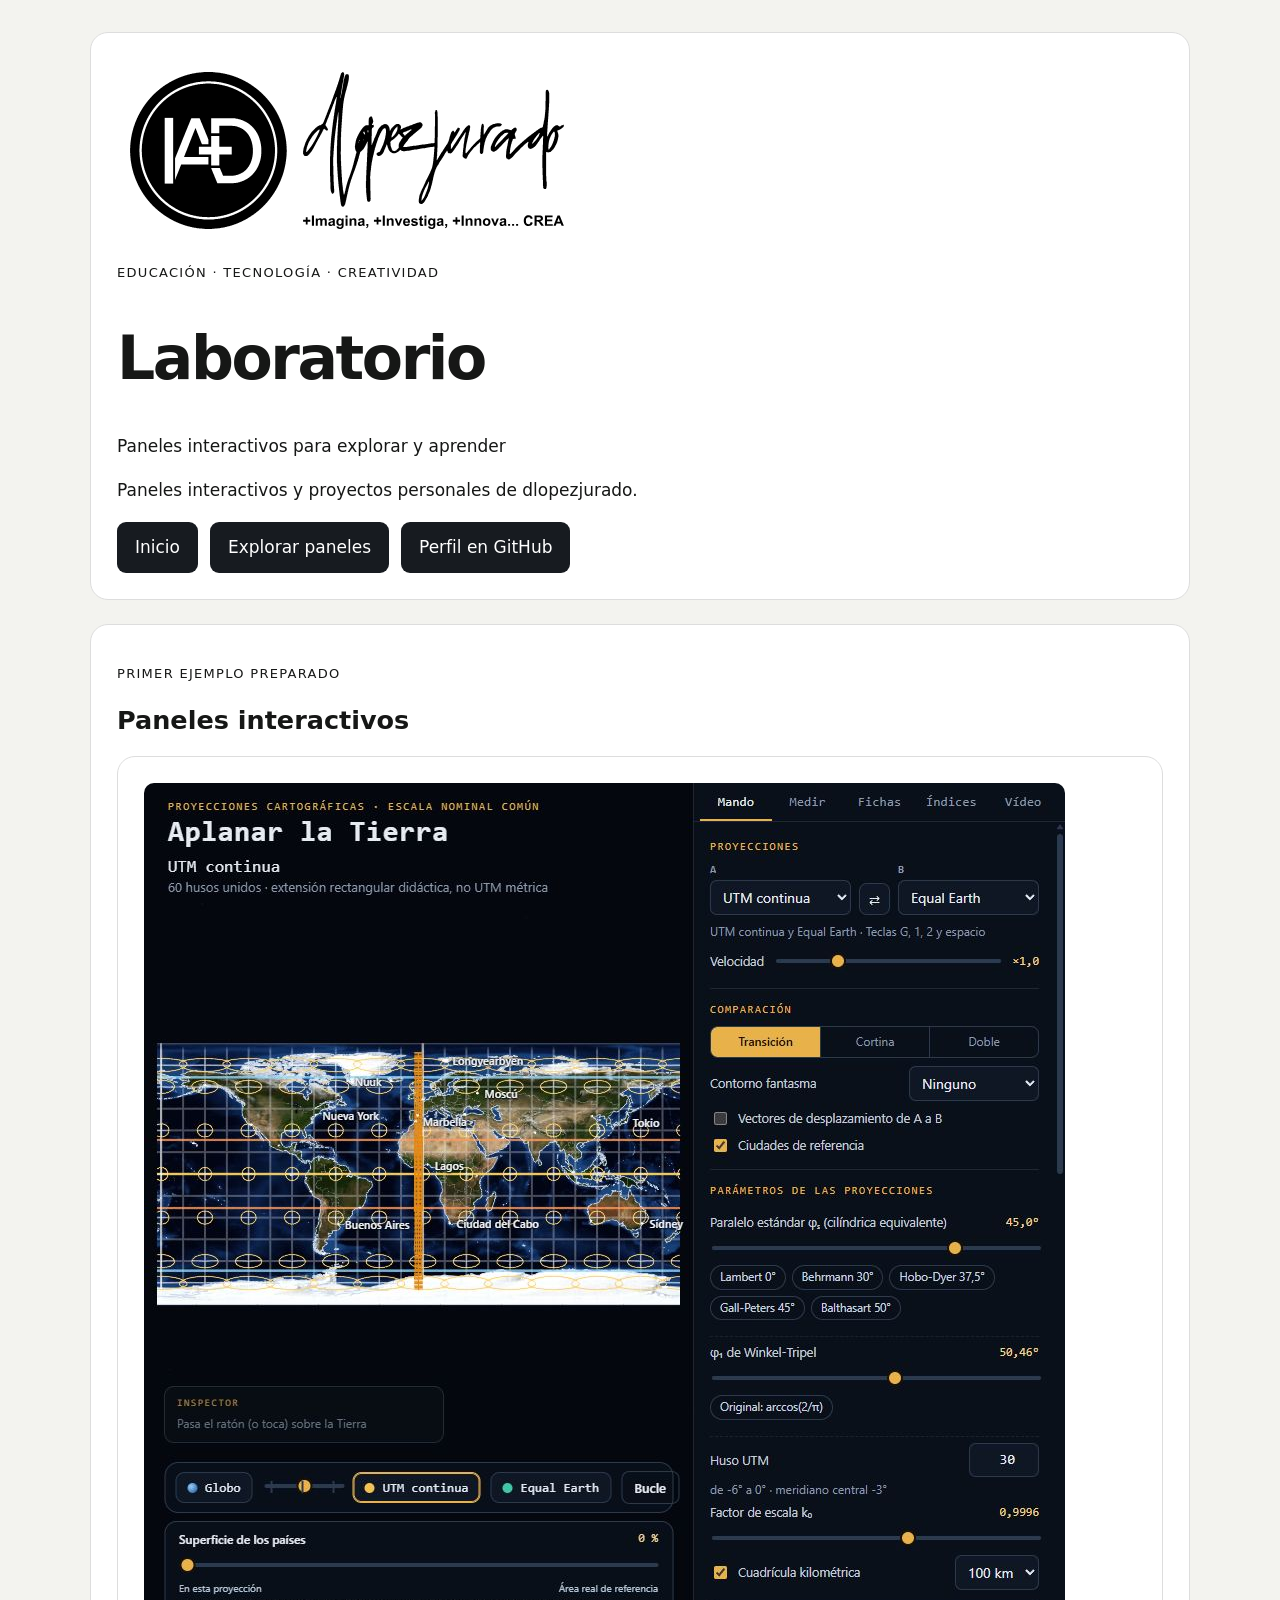
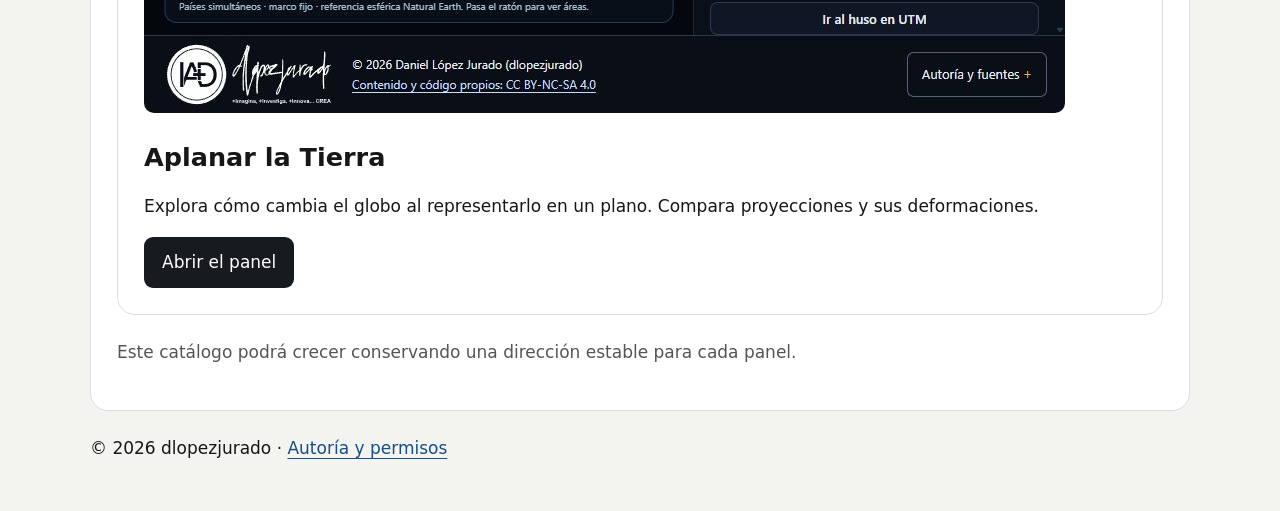
==== paneles/index.html @ 731b53e2 "Estreno de portada B, Laboratorio y Aplanar V2.1" ====
<!doctype html><html lang="es"><head><meta charset="utf-8"><meta name="viewport" content="width=device-width,initial-scale=1"><title>Laboratorio · dlopezjurado</title><style>body{margin:0;background:#f3f3ef;color:#161716;font:17px/1.6 system-ui,sans-serif}main{max-width:1100px;margin:auto;padding:32px 22px}header,section,article{background:white;border:1px solid #ddd;border-radius:18px;padding:26px;margin-bottom:24px}h1,h2{line-height:1.15}h1{font-size:clamp(32px,5vw,60px);letter-spacing:-.04em}a{color:#174e86;text-underline-offset:4px}nav{display:flex;gap:12px;flex-wrap:wrap}nav a,.button{display:inline-block;padding:12px 18px;background:#171b20;color:white;border-radius:9px;text-decoration:none}img{max-width:100%;height:auto}.brand{width:460px;max-width:90%}.eyebrow{font-size:13px;letter-spacing:.1em;text-transform:uppercase}.muted{color:#555}code{overflow-wrap:anywhere}.grid{display:grid;grid-template-columns:1fr 1fr;gap:24px}.notice{background:#fff5d7;border-color:#dbc78a}.cardimg{border-radius:10px}li{margin-bottom:8px}@media(max-width:700px){.grid{grid-template-columns:1fr}main{padding:15px}section,header,article{padding:20px}}</style></head><body><main><header><img class="brand" src="../assets/marca.svg" alt="dlopezjurado. +Imagina, +Investiga, +Innova... CREA"><p class="eyebrow">Educación · Tecnología · Creatividad</p><h1>Laboratorio</h1><p>Paneles interactivos para explorar y aprender</p><p>Paneles interactivos y proyectos personales de dlopezjurado.</p><nav><a href="../index.html">Inicio</a><a href="#paneles">Explorar paneles</a><a href="https://github.com/dlopezjurado">Perfil en GitHub</a></nav></header>

<section id="paneles"><p class="eyebrow">Primer ejemplo preparado</p><h2>Paneles interactivos</h2><article><img class="cardimg" src="../assets/aplanar-la-tierra.jpg" alt="Globo terráqueo con retícula e indicatrices"><h2>Aplanar la Tierra</h2><p>Explora cómo cambia el globo al representarlo en un plano. Compara proyecciones y sus deformaciones.</p><a class="button" href="aplanar-la-tierra/index.html">Abrir el panel</a></article><p class="muted">Este catálogo podrá crecer conservando una dirección estable para cada panel.</p></section>
<footer><p>© 2026 dlopezjurado · <a href="../permisos.html">Autoría y permisos</a></p></footer></main></body></html>
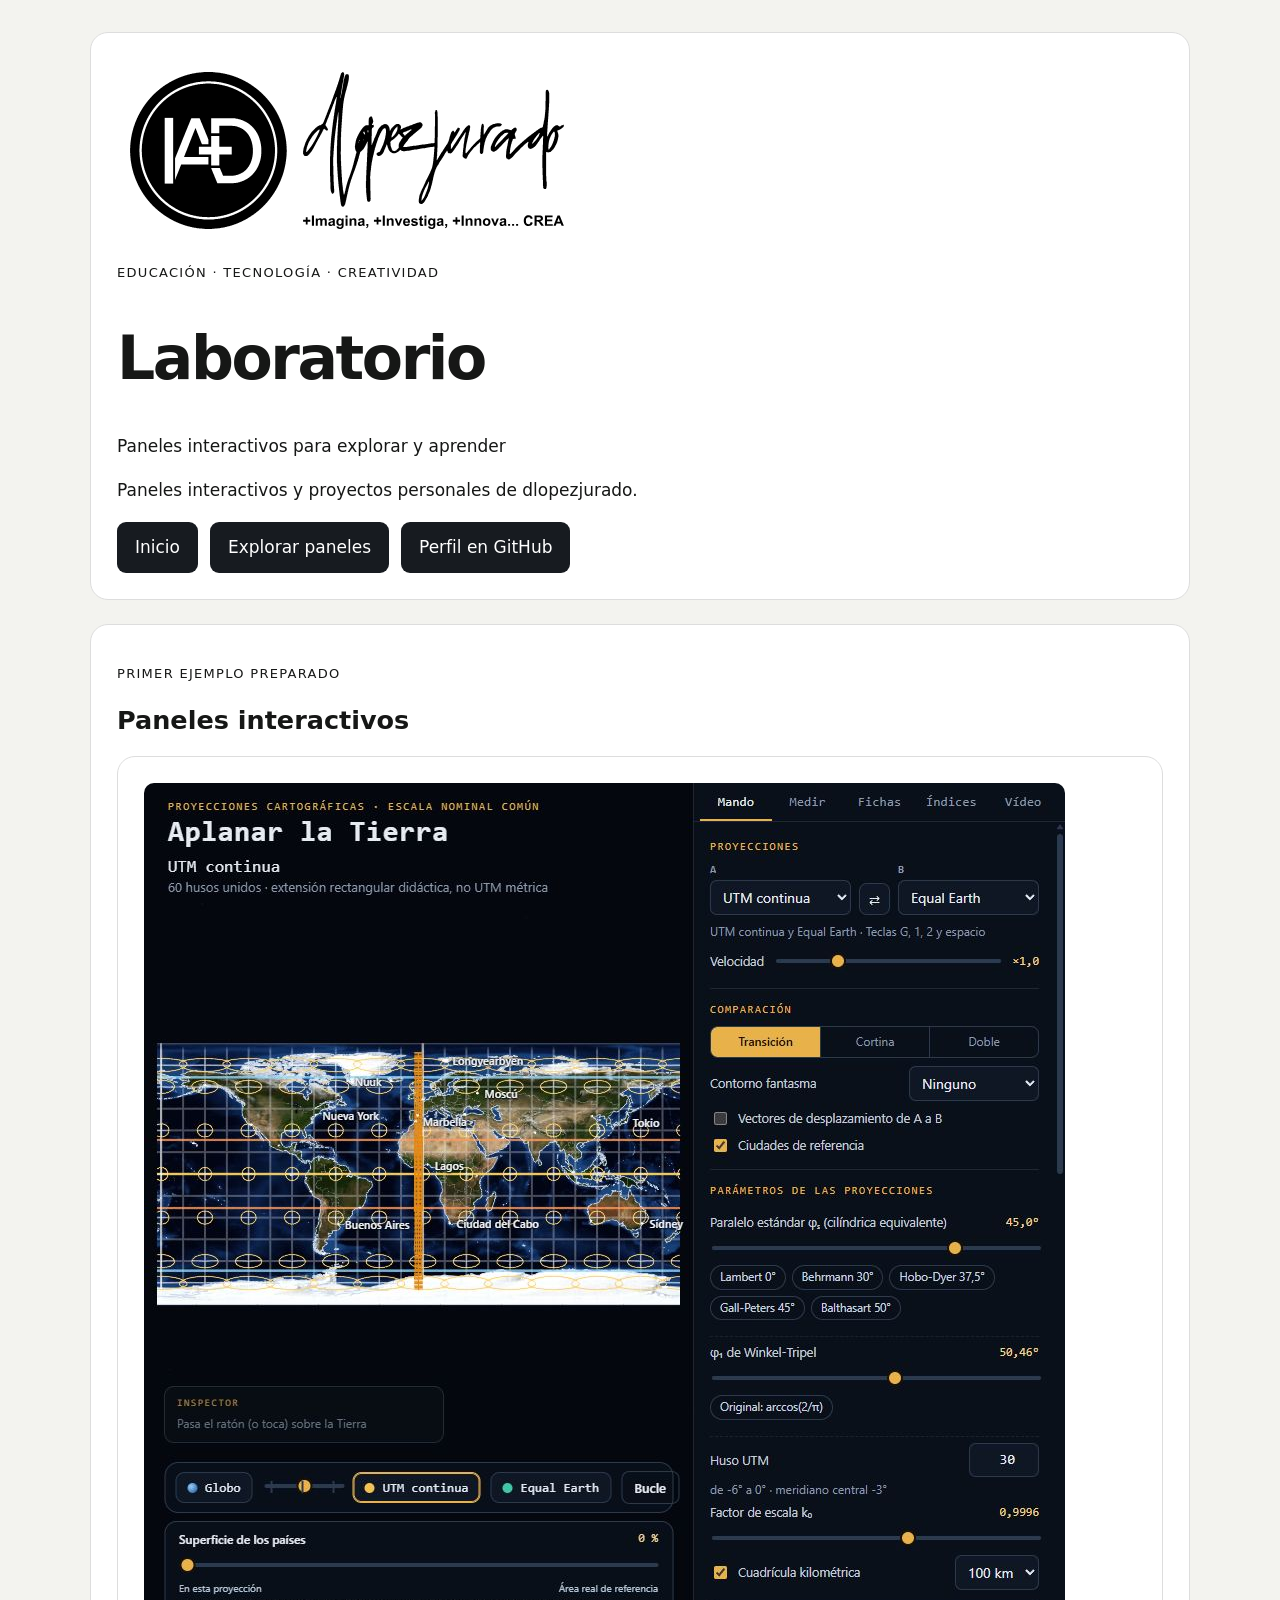
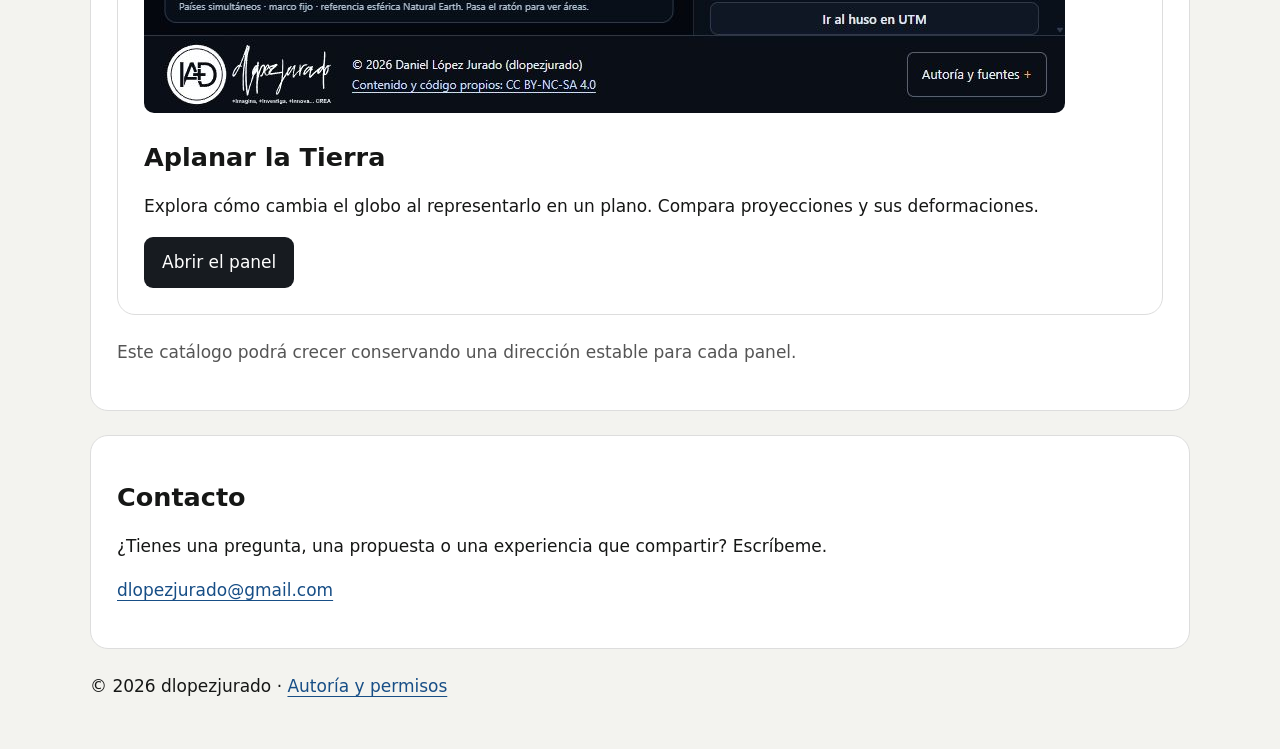
==== commit c7f6ee4e: "Añadir contacto al Laboratorio" ====
--- a/paneles/index.html
+++ b/paneles/index.html
@@ -1,4 +1,4 @@
 <!doctype html><html lang="es"><head><meta charset="utf-8"><meta name="viewport" content="width=device-width,initial-scale=1"><title>Laboratorio · dlopezjurado</title><style>body{margin:0;background:#f3f3ef;color:#161716;font:17px/1.6 system-ui,sans-serif}main{max-width:1100px;margin:auto;padding:32px 22px}header,section,article{background:white;border:1px solid #ddd;border-radius:18px;padding:26px;margin-bottom:24px}h1,h2{line-height:1.15}h1{font-size:clamp(32px,5vw,60px);letter-spacing:-.04em}a{color:#174e86;text-underline-offset:4px}nav{display:flex;gap:12px;flex-wrap:wrap}nav a,.button{display:inline-block;padding:12px 18px;background:#171b20;color:white;border-radius:9px;text-decoration:none}img{max-width:100%;height:auto}.brand{width:460px;max-width:90%}.eyebrow{font-size:13px;letter-spacing:.1em;text-transform:uppercase}.muted{color:#555}code{overflow-wrap:anywhere}.grid{display:grid;grid-template-columns:1fr 1fr;gap:24px}.notice{background:#fff5d7;border-color:#dbc78a}.cardimg{border-radius:10px}li{margin-bottom:8px}@media(max-width:700px){.grid{grid-template-columns:1fr}main{padding:15px}section,header,article{padding:20px}}</style></head><body><main><header><img class="brand" src="../assets/marca.svg" alt="dlopezjurado. +Imagina, +Investiga, +Innova... CREA"><p class="eyebrow">Educación · Tecnología · Creatividad</p><h1>Laboratorio</h1><p>Paneles interactivos para explorar y aprender</p><p>Paneles interactivos y proyectos personales de dlopezjurado.</p><nav><a href="../index.html">Inicio</a><a href="#paneles">Explorar paneles</a><a href="https://github.com/dlopezjurado">Perfil en GitHub</a></nav></header>
 
 <section id="paneles"><p class="eyebrow">Primer ejemplo preparado</p><h2>Paneles interactivos</h2><article><img class="cardimg" src="../assets/aplanar-la-tierra.jpg" alt="Globo terráqueo con retícula e indicatrices"><h2>Aplanar la Tierra</h2><p>Explora cómo cambia el globo al representarlo en un plano. Compara proyecciones y sus deformaciones.</p><a class="button" href="aplanar-la-tierra/index.html">Abrir el panel</a></article><p class="muted">Este catálogo podrá crecer conservando una dirección estable para cada panel.</p></section>
-<footer><p>© 2026 dlopezjurado · <a href="../permisos.html">Autoría y permisos</a></p></footer></main></body></html>+<section id="contacto" aria-labelledby="titulo-contacto"><h2 id="titulo-contacto">Contacto</h2><p>¿Tienes una pregunta, una propuesta o una experiencia que compartir? Escríbeme.</p><p><a style="overflow-wrap:anywhere" href="mailto:dlopezjurado@gmail.com?subject=Consulta%20sobre%20el%20Laboratorio">dlopezjurado@gmail.com</a></p></section><footer><p>© 2026 dlopezjurado · <a href="../permisos.html">Autoría y permisos</a></p></footer></main></body></html>
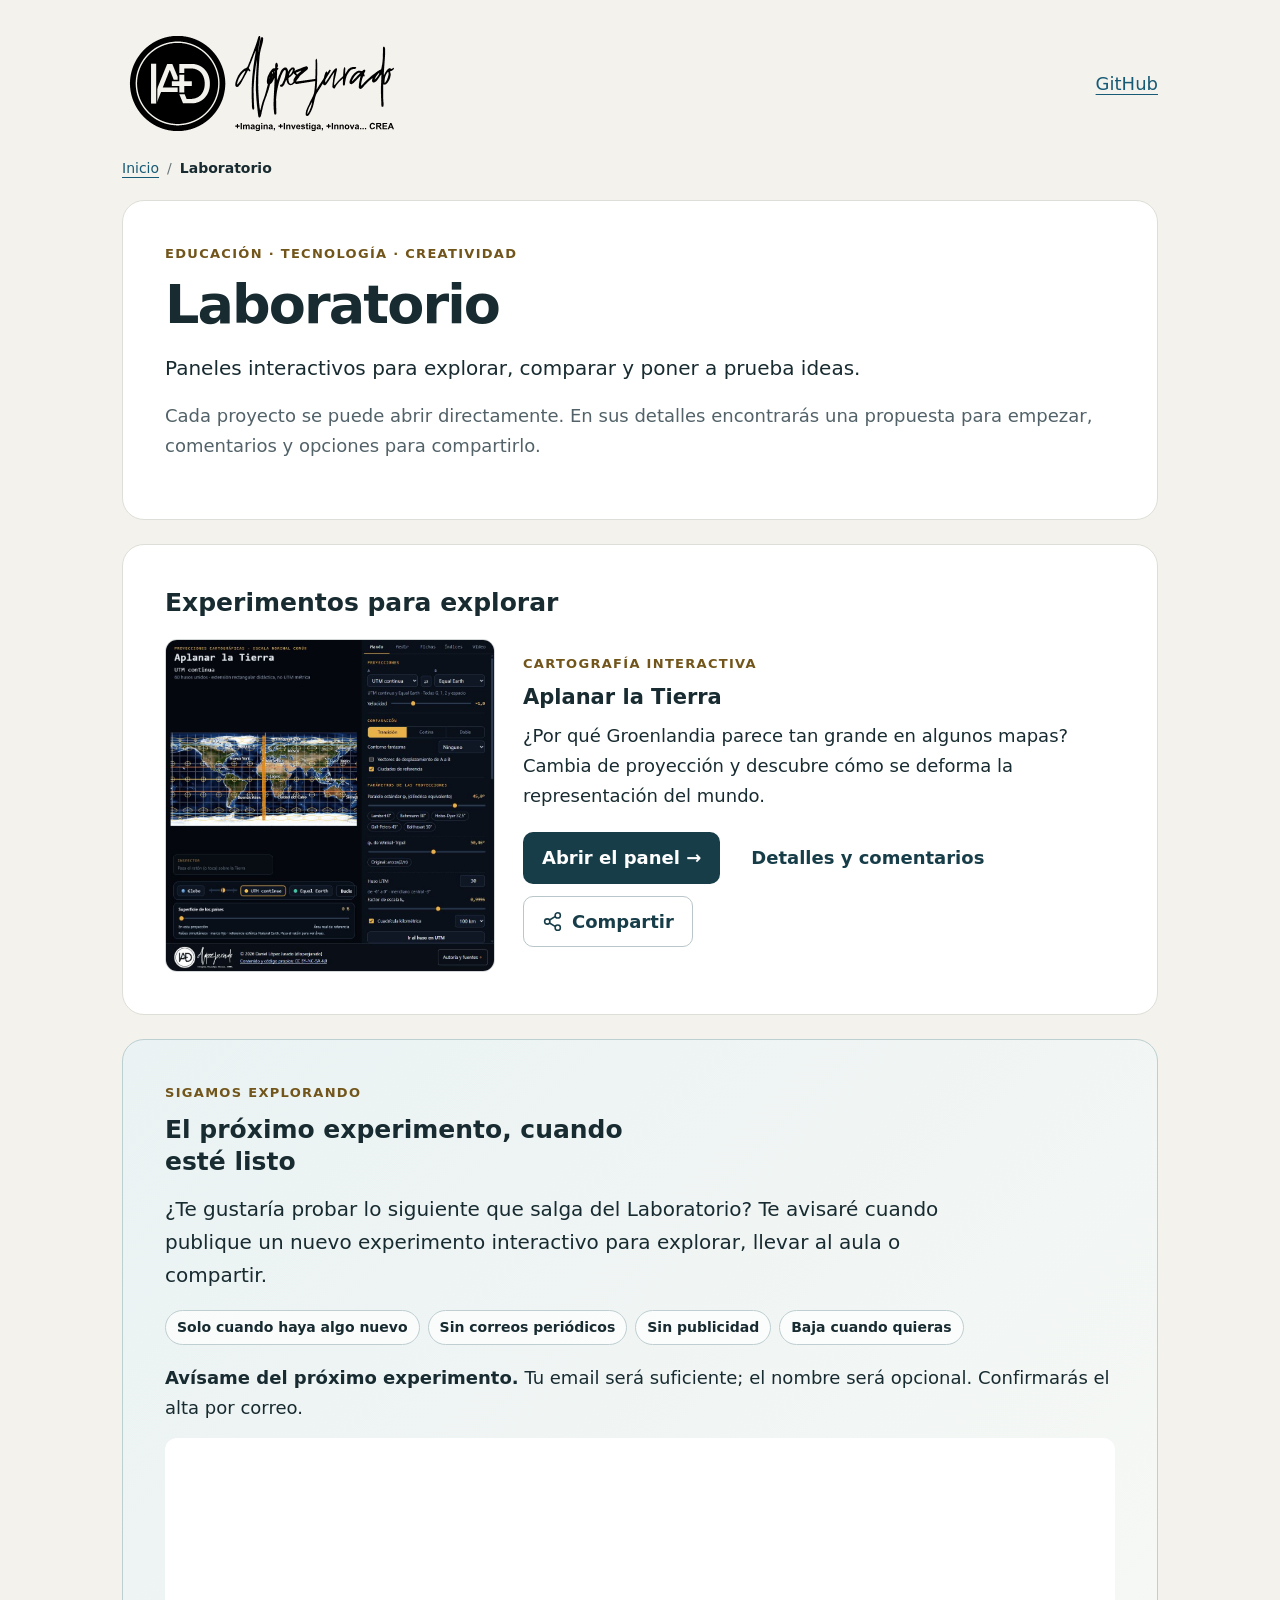
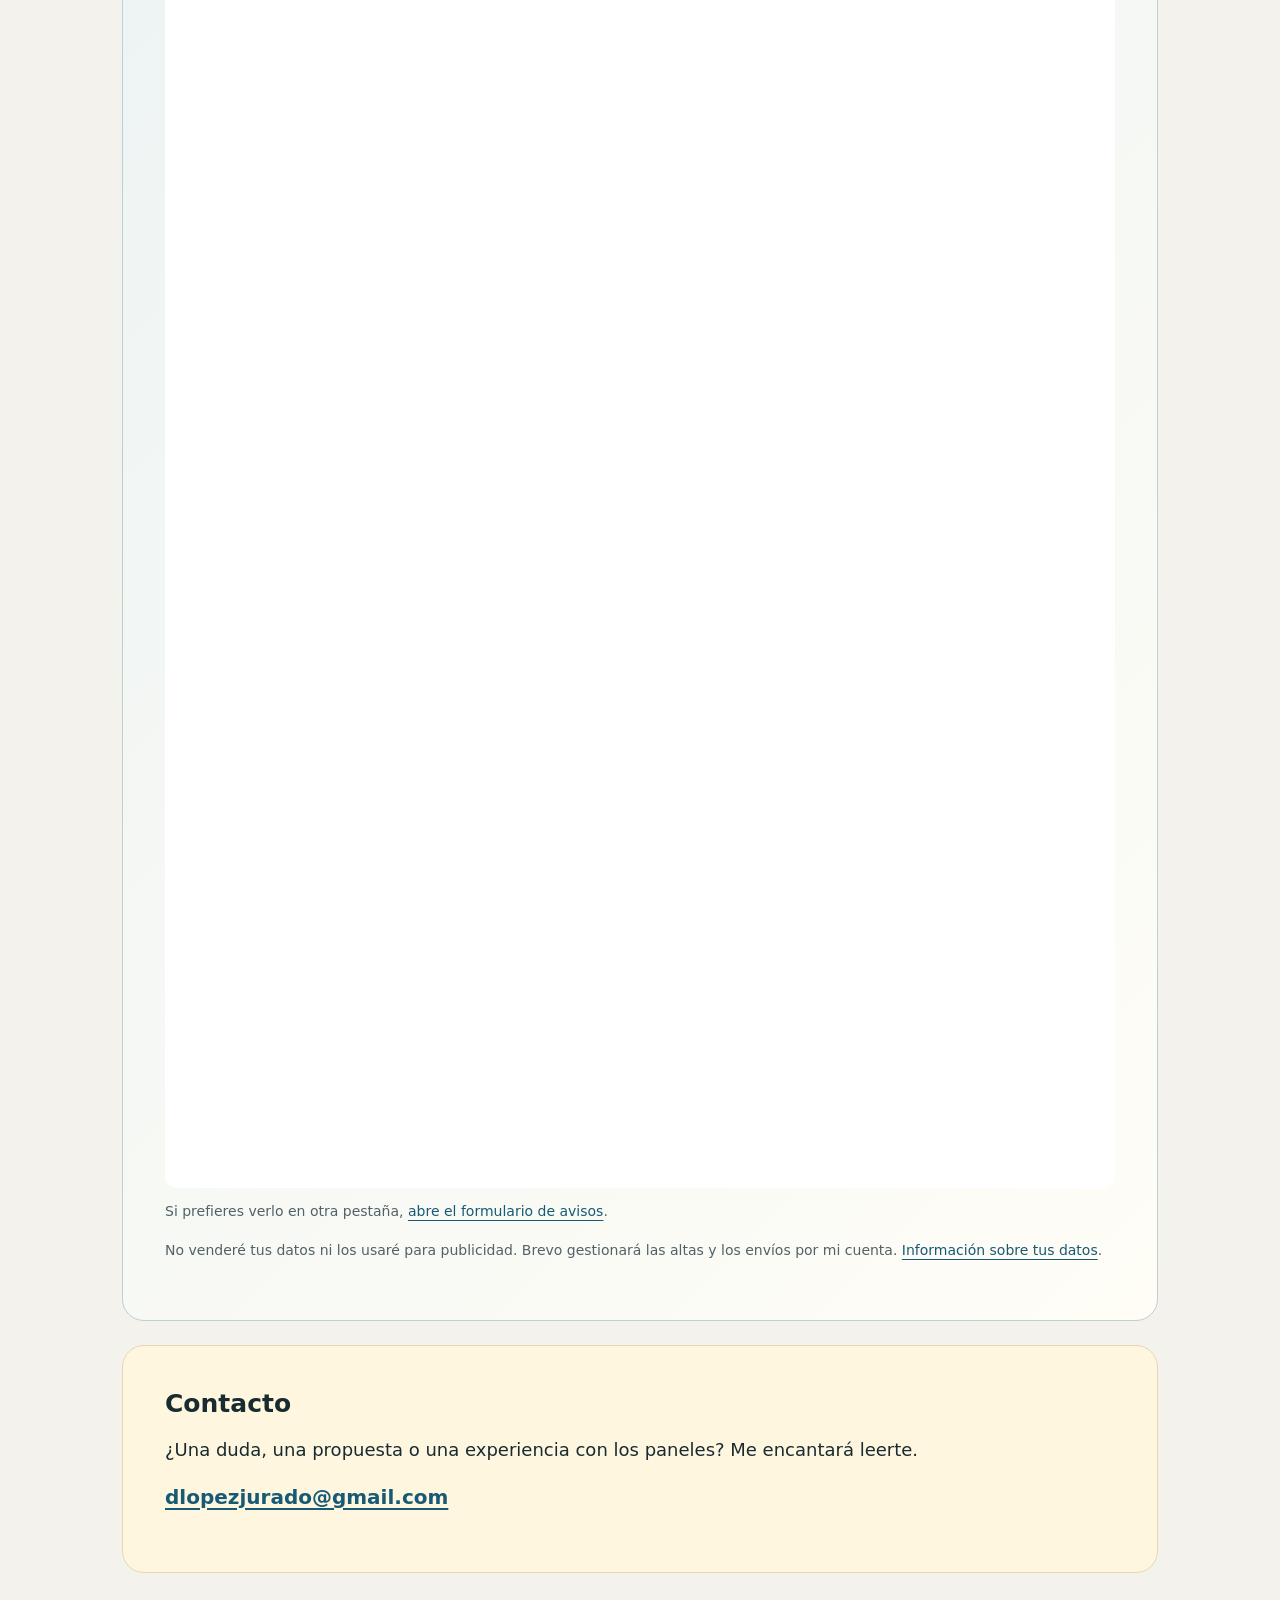
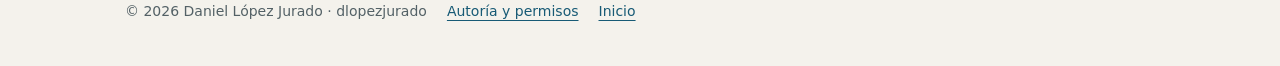
==== commit 53612d21: "Aplanar la Tierra V2.2 y avisos del Laboratorio" ====
--- a/paneles/index.html
+++ b/paneles/index.html
@@ -1,4 +1,72 @@
-<!doctype html><html lang="es"><head><meta charset="utf-8"><meta name="viewport" content="width=device-width,initial-scale=1"><title>Laboratorio · dlopezjurado</title><style>body{margin:0;background:#f3f3ef;color:#161716;font:17px/1.6 system-ui,sans-serif}main{max-width:1100px;margin:auto;padding:32px 22px}header,section,article{background:white;border:1px solid #ddd;border-radius:18px;padding:26px;margin-bottom:24px}h1,h2{line-height:1.15}h1{font-size:clamp(32px,5vw,60px);letter-spacing:-.04em}a{color:#174e86;text-underline-offset:4px}nav{display:flex;gap:12px;flex-wrap:wrap}nav a,.button{display:inline-block;padding:12px 18px;background:#171b20;color:white;border-radius:9px;text-decoration:none}img{max-width:100%;height:auto}.brand{width:460px;max-width:90%}.eyebrow{font-size:13px;letter-spacing:.1em;text-transform:uppercase}.muted{color:#555}code{overflow-wrap:anywhere}.grid{display:grid;grid-template-columns:1fr 1fr;gap:24px}.notice{background:#fff5d7;border-color:#dbc78a}.cardimg{border-radius:10px}li{margin-bottom:8px}@media(max-width:700px){.grid{grid-template-columns:1fr}main{padding:15px}section,header,article{padding:20px}}</style></head><body><main><header><img class="brand" src="../assets/marca.svg" alt="dlopezjurado. +Imagina, +Investiga, +Innova... CREA"><p class="eyebrow">Educación · Tecnología · Creatividad</p><h1>Laboratorio</h1><p>Paneles interactivos para explorar y aprender</p><p>Paneles interactivos y proyectos personales de dlopezjurado.</p><nav><a href="../index.html">Inicio</a><a href="#paneles">Explorar paneles</a><a href="https://github.com/dlopezjurado">Perfil en GitHub</a></nav></header>
+<!doctype html>
+<html lang="es"><head><meta charset="utf-8"><meta name="viewport" content="width=device-width,initial-scale=1"><title>Laboratorio · dlopezjurado</title><style>
+:root{color-scheme:light;--ink:#173d49;--gold:#b58a2d;--paper:#f4f2ec}*{box-sizing:border-box}
+body{margin:0;background:var(--paper);color:#182b30;font:18px/1.65 system-ui,sans-serif}
+main{max-width:1080px;margin:auto;padding:28px 22px 40px}a{color:#175a75;text-underline-offset:4px}img{max-width:100%;height:auto}
+.site-header{display:flex;align-items:center;justify-content:space-between;gap:20px;margin-bottom:18px}.brand{width:280px;max-width:100%;height:auto;display:block}.brand-link{max-width:65%}
+.breadcrumb{display:flex;align-items:center;flex-wrap:wrap;gap:8px;font-size:14px;margin:0 0 20px}.breadcrumb span[aria-current]{font-weight:650}.breadcrumb .separator{color:#697579}
+.card{background:#fff;border:1px solid #deded8;border-radius:22px;padding:clamp(22px,4vw,42px);margin-bottom:24px}
+.eyebrow{color:#72551b;font-size:13px;font-weight:700;letter-spacing:.1em;text-transform:uppercase;margin:0 0 10px}
+h1{font-size:clamp(34px,5vw,54px);line-height:1.1;letter-spacing:-.035em;margin:0 0 18px}h2{font-size:25px;line-height:1.3;margin:0 0 14px}h3{font-size:21px;line-height:1.3;margin:0 0 10px}p{margin:0 0 16px}
+.question{font-size:clamp(22px,3vw,29px);line-height:1.35;color:var(--ink);font-weight:650}.hero{display:grid;grid-template-columns:1.25fr 1fr;gap:30px;align-items:start}
+.preview{margin:6px 0 0}.preview img{width:100%;height:auto;border-radius:12px;border:1px solid #d4d7d8;display:block}.preview figcaption{font-size:13px;color:#56636a;margin-top:9px}
+.actions{display:flex;flex-wrap:wrap;gap:12px;margin:22px 0 12px}.button{box-sizing:border-box;display:inline-flex;align-items:center;justify-content:center;gap:9px;min-height:50px;padding:12px 18px;border:1px solid transparent;border-radius:10px;font:inherit;font-weight:650;line-height:1.4;text-decoration:none;vertical-align:middle}.button svg{flex:none}.primary{background:var(--ink);color:white}.secondary{border-color:#b9c6ca;color:var(--ink);background:white}button.button{appearance:none;cursor:pointer}.button:hover{filter:brightness(.94)}:focus-visible{outline:3px solid var(--gold);outline-offset:5px}
+.note{font-size:14px;color:#526268;margin-top:12px}.muted{color:#526268}.try{border-top:1px solid #e4e4dc;margin-top:30px;padding-top:25px}.try ol{padding-left:24px;margin-bottom:0}.try li{padding-left:5px;margin:9px 0}
+.contact{background:#fff6df;border-color:#e7d7ae}.email{font-size:20px;font-weight:650;overflow-wrap:anywhere}.comment-options{font-size:16px}.comments .note{max-width:72ch}.giscus{margin:22px 0 12px;min-height:180px}.comments-fallback{padding-top:15px;border-top:1px solid #e3e3da}.file-comment-notice{padding:18px;border:1px solid #d9c58b;border-radius:12px;background:#fff6df}.file-comment-notice p:last-child{margin-bottom:0}
+.subscribe{background:linear-gradient(135deg,#eaf2f3,#fffdf6);border-color:#bccfd1}.subscribe h2{max-width:30ch}.subscribe-lead{font-size:20px;max-width:66ch}.benefits{display:flex;gap:8px;flex-wrap:wrap;margin:18px 0}.benefits span{padding:5px 11px;border:1px solid #bfced0;background:#ffffffb8;border-radius:999px;font-size:14px;font-weight:600}.brevo-pending{padding:16px 18px;border-left:4px solid var(--gold);background:#fff8e6;border-radius:8px}.brevo-pending p{margin:5px 0 0}.subscribe iframe{display:block;width:100%;min-height:740px;border:0;background:white;border-radius:12px}
+.panel-card{display:grid;grid-template-columns:minmax(200px,330px) 1fr;gap:28px;align-items:center;margin-top:20px}.panel-card .preview{margin:0}.section-links{display:flex;gap:18px;flex-wrap:wrap;font-size:16px}
+footer{font-size:14px;color:#536166;padding:3px;display:flex;flex-wrap:wrap;gap:10px 20px}section[id]{scroll-margin-top:20px}
+@media(max-width:720px){main{padding:18px 14px 30px}.hero,.panel-card{grid-template-columns:1fr}.preview{max-width:430px;margin:0 auto}.brand{width:230px}.actions{gap:10px}.actions .button{flex:1 1 150px}body{font-size:17px}.subscribe-lead{font-size:18px}.panel-card{gap:20px}.site-header{align-items:center}.site-header>a:last-child{font-size:14px}}
+@media(max-width:600px){.subscribe iframe{height:1850px!important}}</style></head><body><main><header class="site-header"><a class="brand-link" href="../index.html" aria-label="Ir a Inicio"><img class="brand" src="../assets/marca.svg" alt="dlopezjurado, logo y firma. +Imagina, +Investiga, +Innova... CREA" width="460"></a><a href="https://github.com/dlopezjurado">GitHub</a></header><nav class="breadcrumb" aria-label="Ruta de navegación"><a href="../index.html">Inicio</a><span class="separator" aria-hidden="true">/</span><span aria-current="page">Laboratorio</span></nav><header class="card"><p class="eyebrow">Educación · Tecnología · Creatividad</p><h1>Laboratorio</h1><p class="subscribe-lead">Paneles interactivos para explorar, comparar y poner a prueba ideas.</p><p class="muted">Cada proyecto se puede abrir directamente. En sus detalles encontrarás una propuesta para empezar, comentarios y opciones para compartirlo.</p></header>
+<section class="card" id="paneles" aria-labelledby="titulo-paneles"><h2 id="titulo-paneles">Experimentos para explorar</h2><article class="panel-card"><figure class="preview"><a href="aplanar-la-tierra/index.html"><img src="../assets/aplanar-la-tierra.jpg" alt="Aplanar la Tierra: mapa y controles para comparar proyecciones" width="921" height="930"></a></figure><div><p class="eyebrow">Cartografía interactiva</p><h3>Aplanar la Tierra</h3><p>¿Por qué Groenlandia parece tan grande en algunos mapas? Cambia de proyección y descubre cómo se deforma la representación del mundo.</p><nav class="actions" aria-label="Aplanar la Tierra"><a class="button primary" href="aplanar-la-tierra/index.html">Abrir el panel →</a><a class="button secondary" href="../compartir-aplanar.html">Detalles y comentarios</a><button class="button secondary" type="button" data-share-aplanar><svg viewBox="0 0 24 24" width="21" height="21" aria-hidden="true" focusable="false"><g fill="none" stroke="currentColor" stroke-width="1.8"><path d="m8.6 10.3 6.8-4.1m-6.8 7.5 6.8 4.1"/><circle cx="6" cy="12" r="3"/><circle cx="18" cy="5" r="3"/><circle cx="18" cy="19" r="3"/></g></svg><span>Compartir</span></button></nav></div></article></section><section class="card subscribe" id="avisos-laboratorio" aria-labelledby="titulo-avisos-laboratorio">
+<p class="eyebrow">Sigamos explorando</p><h2 id="titulo-avisos-laboratorio">El próximo experimento, cuando esté listo</h2>
+<p class="subscribe-lead">¿Te gustaría probar lo siguiente que salga del Laboratorio? Te avisaré cuando publique un nuevo experimento interactivo para explorar, llevar al aula o compartir.</p>
+<div class="benefits" aria-label="Cómo serán los avisos"><span>Solo cuando haya algo nuevo</span><span>Sin correos periódicos</span><span>Sin publicidad</span><span>Baja cuando quieras</span></div>
+<p><strong>Avísame del próximo experimento.</strong> Tu email será suficiente; el nombre será opcional. Confirmarás el alta por correo.</p>
+<!-- FORMULARIO-BREVO-INICIO --><iframe src="https://1a26eb2f.sibforms.com/v2/serve/[base64]" title="Apuntarme a avisos de nuevos experimentos del Laboratorio" loading="lazy" style="display:block;width:100%;height:1350px;border:0;border-radius:12px;background:white" referrerpolicy="strict-origin-when-cross-origin"></iframe><p class="note">Si prefieres verlo en otra pestaña, <a href="https://1a26eb2f.sibforms.com/serve/[base64]" target="_blank" rel="noopener noreferrer">abre el formulario de avisos</a>.</p><!-- FORMULARIO-BREVO-FIN -->
+<p class="note">No venderé tus datos ni los usaré para publicidad. Brevo gestionará las altas y los envíos por mi cuenta. <a href="../privacidad-avisos.html">Información sobre tus datos</a>.</p>
+</section><section class="card contact" id="contacto" aria-labelledby="titulo-contacto"><h2 id="titulo-contacto">Contacto</h2><p>¿Una duda, una propuesta o una experiencia con los paneles? Me encantará leerte.</p><p><a class="email" href="mailto:dlopezjurado@gmail.com?subject=Consulta%20sobre%20el%20Laboratorio">dlopezjurado@gmail.com</a></p></section><footer><span>© 2026 Daniel López Jurado · dlopezjurado</span><a href="../permisos.html">Autoría y permisos</a><a href="../index.html">Inicio</a></footer></main><script id="v23-share">(()=>{'use strict';
+const url='https://dlopezjurado.github.io/compartir-aplanar.html',title='Aplanar la Tierra · Daniel López Jurado',text='¿Por qué Groenlandia parece tan grande en algunos mapas? Explora Aplanar la Tierra y compara proyecciones.',enc=encodeURIComponent;
 
-<section id="paneles"><p class="eyebrow">Primer ejemplo preparado</p><h2>Paneles interactivos</h2><article><img class="cardimg" src="../assets/aplanar-la-tierra.jpg" alt="Globo terráqueo con retícula e indicatrices"><h2>Aplanar la Tierra</h2><p>Explora cómo cambia el globo al representarlo en un plano. Compara proyecciones y sus deformaciones.</p><a class="button" href="aplanar-la-tierra/index.html">Abrir el panel</a></article><p class="muted">Este catálogo podrá crecer conservando una dirección estable para cada panel.</p></section>
-<section id="contacto" aria-labelledby="titulo-contacto"><h2 id="titulo-contacto">Contacto</h2><p>¿Tienes una pregunta, una propuesta o una experiencia que compartir? Escríbeme.</p><p><a style="overflow-wrap:anywhere" href="mailto:dlopezjurado@gmail.com?subject=Consulta%20sobre%20el%20Laboratorio">dlopezjurado@gmail.com</a></p></section><footer><p>© 2026 dlopezjurado · <a href="../permisos.html">Autoría y permisos</a></p></footer></main></body></html>+// QR fijo de la ficha pública: nunca se codifica location.href, una IP local ni el token de revisión.
+const qrSvg='[data-uri]',qrPng='iVBORw0KGgoAAAANSUhEUgAAAgAAAAIACAIAAAB7GkOtAAAACXBIWXMAAAsTAAALEwEAmpwYAAAgAElEQVR4nO3VwXEtOQxDUeWfNGcxe1e7hH8NUDgBiADZ9jtTVVVPOn8doKqq/kZ/AKqqHtUfgKqqR/UHoKrqUf0BqKp6VH8Aqqoe1R+AqqpH9QegqupR/QGoqnpUfwCqqh7VH4Cqqkf1B6Cq6lH9AaiqelR/AKqqHtUfgKqqR/UHoKrqUf0BqKp6VH8Aqqoe1R+AqqpH9QegqupR/QGoqnpUfwCqqh7VH4Cqqkf1B6Cq6lH9AaiqelR/AKqqHtUfgKqqR/UHoKrqUf0BqKp6VH8Aqqoe1R+AqqpH9QegqupR/QGoqnpUfwCqqh7VH4Cqqkf1B6Cq6lH9AaiqelR/AKqqHtUfgKqqR/UHoKrqUf0BqKp6VH8Aqqoe1R+AqqpH9QegqupR/QGoqnpUfwCqqh7VH4Cqqkf1B6Cq6lH9AaiqelR/AKqqHtUfgKqqR/UHoKrqUf0BqKp6VH8Aqqoe1R+AqqpH9QegqupR/QGoqnpU2A/AediYSeylyrxV95z1Pd9Li/uwMZPYS5V5q+4563u+lxb3YWMmsZcq81bdc9b3fC8t7sPGTGIvVeatuues7/leWtyHjZnEXqrMW3XPWd/zvbS4Dxszib1Umbfqnn12yEiL+7Axk9hLlXmr7jnre76XFvdhYyaxlyrzVt1z1vd8Ly3uw8ZMYi9V5q2656zv+V5a3IeNmcReqsxbdc9Z3/O9tLgPGzOJvVSZt+qes77ne2lxHzZmEnupMm/VPWd9z/fS4q47AN/r5R0mdm9mHyfw+/lZWtx1B+B7vbzDxO7N7OMEfj8/S4u77gB8r5d3mNi9mX2cwO/nZ2lx1x2A7/XyDhO7N7OPE/j9/Cwt7roD8L1e3mFi92b2cQK/n5+lxV13AL7XyztM7N7MPk7g9/OztLjrDsD3enmHid2b2ccJ/H5+lhZ33QH4Xi/vMLF7M/s4gd/Pz9LirjsA3+vlHSZ2b2YfJ/[base64]/qHZUBe/lIiwseUmVrL1VmspdbHpKqu2o/qndUBuzlIy0ueEiVrb1UmclebnlIqu6q/ajeURmwl4+0uOAhVbb2UmUme7nlIam6q/[base64]/[base64]/vkLPcMpO93GaRedx6qZx1vdLiPky1n77T/Th8P1tNlLS4D1Ptp+90Pw7fz1YTJS3uw1T76Tvdj8P3s9VESYv7MNV++k734/D9bDVR0uI+TLWfvtP9OHw/W02UtLgPU+2n73Q/Dt/PVhMlLe7DVPvpO92Pw/ez1URJi/sw1X76Tvfj8P1sNVHS4j5MtZ++0/04fD9bTZS0uA9T7afvdD8O389WEyUt7sNU++k73Y/D97PVREmL+zDVfvpO9+Pw/Ww1UcLi1s+2fuiqPIm93DLXJv10VlH9Q3H7p6PKk9jLLXNt0k9nFdU/FLd/Oqo8ib3cMtcm/XRWUf1Dcfuno8qT2Mstc23ST2cV1T8Ut386qjyJvdwy1yb9dFZR/UNx+6ejypPYyy1zbdJPZxXVPxS3fzqqPIm93DLXJv10VlH9Q3H7p6PKk9jLLXNt0k9nFdU/FLd/Oqo8ib3cMtcm/XRWUf1Dcfuno8qT2Mstc23ST2cV1T8Ut386qjyJvdwy1yb9dFZR/[base64]/kO6pZKm55VOZJYbVVhzyByB1u7a7aD/mOapaKWx6VeVJYbdUhTyByh1u7q/ZDvqOapeKWR2WeFFZbdcgTiNzh1u6q/ZDvqGapuOVRmSeF1VYd8gQid7i1u2o/5DuqWSpueVTmSWG1VYc8gcgdbu2u2g/5jmqWilselXlSWG3VId3eUTlLbd2PqpeqOzlLlcdt1kRJi2t2SLcP4iy1dT+qXqru5CxVHrdZEyUtrtkh3T6Is9TW/ah6qbqTs1R53GZNlLS4Zod0+yDOUlv3o+ql6k7OUuVxmzVR0uKaHdLtgzhLbd2PqpeqOzlLlcdt1kRJi2t2SLcP4iy1dT+qXqru5CxVHrdZEyUtrtkh3T6Is9TW/ah6qbqTs1R53GZNlLS4Zod0+yDOUlv3o+ql6k7OUuVxmzVR0uKaHdLtgzhLbd2PqpeqOzlLlcdt1kRJi2t2SLcP4iy1dT+qXqru5CxVHrdZEyUtrtkh3T6Is9TW/ah6qbqTs1R53GZNlLS4Zod0+yDOUlv3o+ql6k7OUuVxmzVRwuKSH4Tq2OQsFTKzahaZ53rB4ll9534/X8w6GyuByDz/fnN/k1k1i8xzvWDxrL5zv58vZp2NlUBknn+/ub/JrJpF5rlesHhW37nfzxezzsZKIDLPv9/c32RWzSLzXC9YPKvv3O/ni1lnYyUQmeffb+5vMqtmkXmuFyye1Xfu9/PFrLOxEojM8+839zeZVbPIPNcLFs/qO/f7+WLW2VgJROb595v7m8yqWWSe6wWLZ/Wd+/18MetsrAQi8/z7zf1NZtUsMs/1gsWz+s79fr6YdTZWApF5/v3m/iazahaZ53rB4ll9534/X8w6GyuByDz/fnN/k1k1i8xzvWDxrL5zv58vZp2NlUBknn+/ub/JrJpF5rlesHhW37nfzxezzsZKIDLPv9/c32RWzSLzXC9YPKvv3O/[base64]/Je5DtbZ315x22WW56JEhZX5QRK7EXei3xn66wv77jNcsszUcLiqpxAib3Ie5HvbJ315R23WW55JkpYXJUTKLEXeS/yna2zvrzjNsstz0QJi6tyAiX2Iu9FvrN11pd33Ga55ZkoaXHBA6hmub1D+pLZbT/HzPURTPfTXg7s/mX8bOuHRb5D+pLZbT/HzPURTPfTXg7s/mX8bOuHRb5D+pLZbT/HzPURTPfTXg7s/mX8bOuHRb5D+pLZbT/HzPURTPfTXg7s/mX8bOuHRb5D+pLZbT/HzPURTPfTXg7s/mX8bOuHRb5D+pLZbT/HzPURTPfTXg7s/mX8bOuHRb5D+pLZbT/HzPURTPfTXg7s/mX8bOuHRb5D+pLZbT/HzPURTPfTXg7s/mX8bOuHRb5D+pLZbT/HzPURTPfTXg7s/mX8bOuHRb5D+pLZbT/HzPURTPfTXg7s/mX8bOuHRb5D+pLZbT/HzPURTPfTXg7s/mX8bOuHRb5D+pLZbT/HzPURTPfTXg7s/mUwH5/qAyXfURkQmYfcD9mLdMy4ZZ51wiq5HZt8R2VAZB5yP2Qv0jHjlnnWCavkdmzyHZUBkXnI/ZC9SMeMW+ZZJ6yS27HJd1QGROYh90P2Ih0zbplnnbBKbscm31EZEJmH3A/[base64]/ZC/[base64]/E/[base64]/fEWRMlLa7ZsbfmSew+Zk4gt+6JsyZKWlyzY2/Nk9h9zJxAbt0TZ02UtLhmx96aJ7H7mDmB3LonzpooaXHNjr01T2L3MXMCuXVPnDVR0uKaHXtrnsTuY+YEcuueOGuipMU1O/bWPIndx8wJ5NY9cdZECYv7BXlst1kvZ1b1UnVPnEW6PuYvupOzsmysFPjRHDOJmVW9VN0TZ5Guj/mL7uSsLBsrBX40x0xiZlUvVffEWaTrY/6iOzkry8ZKgR/NMZOYWdVL1T1xFun6mL/oTs7KsrFS4EdzzCRmVvVSdU+cRbo+5i+6k7OybKwU+NEcM4mZVb1U3RNnka6P+Yvu5KwsGysFfjTHTGJmVS9V98RZpOtj/qI7OSvLxkqBH80xk5hZ1UvVPXEW6fqYv+hOzsqysVLgR3PMJGZW9VJ1T5xFuj7mL7qTs7JsrBT40RwziZlVvVTdE2eRro/5i+7krCwbKwV+NMdMYmZVL1X3xFmk62P+ojs5K8vGSoEfzTGTmFnVS9U9cRbp+pi/6E7OyhJWiTwkOYt0zMzDjpmtvRJ3yEiLCx6JnEU6ZuZhx8zWXok7ZKTFBY9EziIdM/[base64]/ypm7vqGaRtvby8ehqyI/mPMxtP+RN3d5RzSJt7eXj0dWQH815mNt+yJu6vaOaRdray8ejqyE/mvMwt/2QN3V7RzWLtLWXj0dXQ34052Fu+yFv6vaOahZpay8fj66G/GjOw9z2Q97U7R3VLNLWXj4eXQ350ZyHue2HvKnbO6pZpK29fDy6GvKjOQ9z2w95U7d3VLNIW3v5eHQ15EdzHua2H/Kmbu+oZpG29vLx6GrIj+Y8zG0/[base64]/dWZziLzkFTdVfsh33HL7MZth1nCKqmOdP3Vmc4i85BU3VX7Id9xy+zGbYdZwiqpjnT91ZnOIvOQVN1V+yHfccvsxm2HWcIqqY50/dWZziLzkFTdVfsh33HL7MZth1nCKqmOdP3Vmc4i85BU3VX7Id9xy+zGbYdZwiqpjnT91ZnOIvOQVN1V+yHfccvsxm2HWcIqqY50/dWZziLzkFTdVfsh33HL7MZth1nCKqmOdP3Vmc4i85BU3VX7Id9xy+zGbYdZwiqpjnT91ZnOIvOQVN1V+yHfccvsxm2HWcIqqY50/dWZziLzkFTdVfsh33HL7MZth1nCKqmOdP3Vmc4i85BU3VX7Id9xy+zGbYdZFlZ6mdsflYoq83kYuWcVt17HbD/3wuLW/Qea+BGrMp+HkXtWcet1zPZzLyxu3X+giR+xKvN5GLlnFbdex2w/98Li1v0HmvgRqzKfh5F7VnHrdcz2cy8sbt1/oIkfsSrzeRi5ZxW3XsdsP/fC4tb9B5r4Easyn4eRe1Zx63XM9nMvLG7df6CJH7Eq83kYuWcVt17HbD/3wuLW/Qea+BGrMp+HkXtWcet1zPZzLyxu3X+giR+xKvN5GLlnFbdex2w/98Li1v0HmvgRqzKfh5F7VnHrdcz2cy8sbt1/oIkfsSrzeRi5ZxW3XsdsP/[base64]/Zys3WHql5kZtJESYu77gDaXm77IXu52bpDVS8yM2mipMVddwBtL7f9kL3cbN2hqheZmTRR0uKuO4C2l9t+yF5utu5Q1YvMTJooaXHXHUDby20/ZC83W3eo6kVmJk2UtLjrDqDt5bYfspebrTtU9SIzkyZKWtx1B9D2ctsP2cvN1h2qepGZSRMlLe66A2h7ue2H7OVm6w5VvcjMpImSFnfdAbS93PZD9nKzdYeqXmRm0kRJi7vuANpebvshe7nZukNVLzIzaaKkxV13AG0vt/2Qvdxs3aGqF5mZNFHS4q47gLaX237IXm627lDVi8xMmihpcUUH+PefgT4P2WvMqHoldt+6ZxLZfaKkxTU7NpmH7DVmVL0Su2/dM4nsPlHS4podm8xD9hozql6J3bfumUR2nyhpcc2OTeYhe40ZVa/E7lv3TCK7T5S0uGbHJvOQvcaMqldi9617JpHdJ0paXLNjk3nIXmNG1Sux+9Y9k8juEyUtrtmxyTxkrzGj6pXYfeueSWT3iZIW1+zYZB6y15hR9UrsvnXPJLL7REmLa3ZsMg/Za8yoeiV237pnEtl9oqTFNTs2mYfsNWZUvRK7b90ziew+UdLimh2bzEP2GjOqXondt+6ZRHafKGlxzY5N5iF7jRlVr8TuW/[base64]/hF3nIWfuE1Xb7aMg85Dsq18sTdydnjRky8/URfpGHnLVPWG23j4bMQ76jcr08cXdy1pghM18f4Rd5yFn7hNV2+2jIPOQ7KtfLE3cnZ40ZMvP1EX6Rh5y1T1htt4+GzEO+o3K9PHF3ctaYITNfH+EXechZ+4TVdvtoyDzkOyrXyxN3J2eNGTLz9RF+kYectU9YbbePhsxDvqNyvTxxd3LWmCEzXx/hF3nIWfuE1Xb7aMg85Dsq18sTdydnjRky8/[base64]/[base64]/bu9kCat0Hqbaz5ghu6uQvdy6u+3H7Z0sYZXOw1T7GTNkdxWyl1t3t/24vZMlrNJ5mGo/Y4bsrkL2cuvuth+3d7KEVToPU+1nzJDdVchebt3d9uP2TpawSudhqv2MGbK7CtnLrbvbftzeyRJW6TxMtZ8xQ3ZXIXu5dXfbj9s7WcIqnYep9jNmyO4qZC+37m77cXsny8JKVVX1RX8Aqqoe1R+AqqpH9QegqupR/QGoqnpUfwCqqh7VH4Cqqkf1B6Cq6lH9AaiqelR/AKqqHtUfgKqqR/UHoKrqUf0BqKp6VH8Aqqoe1R+AqqpH9QegqupR/QGoqnpUfwCqqh7VH4Cqqkf1B6Cq6lH9AaiqelR/AKqqHtUfgKqqR/UHoKrqUf0BqKp6VH8Aqqoe1R+AqqpH9QegqupR/QGoqnpUfwCqqh7VH4Cqqkf1B6Cq6lH9AaiqelR/AKqqHtUfgKqqR/UHoKrqUf0BqKp6VH8Aqqoe1R+AqqpH9QegqupR/QGoqnpUfwCqqh7VH4Cqqkf1B6Cq6lH9AaiqelR/AKqqHtUfgKqqR/UHoKrqUf0BqKp6VH8Aqqoe1R+AqqpH9QegqupR/QGoqnpUfwCqqh7VH4Cqqkf1B6Cq6lH9AaiqelR/AKqq5k3/AWob9PQ2UO/nAAAAAElFTkSuQmCC';
+function qrAsset(){
+ const here=new URL(document.baseURI),lab=/\/paneles\/(?:index\.html)?$/.test(here.pathname);
+ return new URL((lab?'../':'')+'assets/qr-aplanar.png',here).href;
+}
+function qrFile(){
+ const data=atob(qrPng),bytes=Uint8Array.from(data,c=>c.charCodeAt(0));
+ return new File([bytes],'Aplanar-la-Tierra-QR.png',{type:'image/png'});
+}
+const svg=body=>'<svg viewBox="0 0 24 24" width="23" height="23" aria-hidden="true" focusable="false">'+body+'</svg>';
+const icons={
+share:svg('<g fill="none" stroke="currentColor" stroke-width="1.8"><path d="m8.6 10.3 6.8-4.1m-6.8 7.5 6.8 4.1"/><circle cx="6" cy="12" r="3"/><circle cx="18" cy="5" r="3"/><circle cx="18" cy="19" r="3"/></g>'),
+WhatsApp:svg('<path fill="#128c49" d="M12 1a11 11 0 0 0-9.5 16.5L1 23l5.7-1.5A11 11 0 1 0 12 1z"/><path fill="none" stroke="white" stroke-width="2" stroke-linecap="round" d="m8 6-1 2c0 4 3 7 7 8l3-2-3-2-1 1c-2-1-3-2-4-4l1-1z"/>'),
+Telegram:svg('<circle fill="#229ed9" cx="12" cy="12" r="11"/><path fill="white" d="m5 11 14-6-3 14-5-4-3 3 1-5 8-6-10 5z"/>'),
+Gmail:svg('<path fill="#e9ecef" d="M2 5h20v15H2z"/><path fill="none" stroke="#ea4335" stroke-width="3" d="m2 5 10 8L22 5"/><path stroke="#4285f4" stroke-width="3" d="M2 6v14"/><path stroke="#34a853" stroke-width="3" d="M22 6v14"/>'),
+Correo:svg('<g fill="none" stroke="currentColor" stroke-width="1.8"><rect x="2" y="4" width="20" height="16" rx="2"/><path d="m3 6 9 7 9-7"/></g>'),
+LinkedIn:svg('<rect x="1" y="1" width="22" height="22" rx="3" fill="#0a66c2"/><g fill="white"><circle cx="6.5" cy="6" r="1.5"/><path d="M5 9h3v10H5zm5 0h3v1.4c2-3 7-2 7 2.6v6h-3v-5c0-3-4-3-4 0v5h-3z"/></g>'),
+X:svg('<path fill="currentColor" d="M18.9 2H22l-6.8 7.8L23 22h-6.3l-4.9-7.4L5.3 22H2.1l8.2-9.4L1.8 2h6.4l4.4 6.7zm-1.1 18h1.8L7.2 3.8H5.3z"/>'),
+Reddit:svg('<circle cx="12" cy="12" r="11" fill="#ff4500"/><g stroke="white" stroke-width="1.5" fill="none"><ellipse cx="12" cy="14" rx="7" ry="5"/><path d="m12 9 2-5 4 1m-9 12q3 2 6 0"/></g><g fill="white"><circle cx="18.5" cy="5.5" r="1.5"/><circle cx="9" cy="13" r="1"/><circle cx="15" cy="13" r="1"/></g>')};
+const css=document.createElement('style');css.textContent=`
+.button{box-sizing:border-box;display:inline-flex;align-items:center;justify-content:center;gap:9px;min-height:50px;border:1px solid transparent;font:inherit;font-weight:650;line-height:1.4;vertical-align:middle}button.button{appearance:none;cursor:pointer}button.button.secondary{border-color:#b9c6ca}button.button svg{flex:none;width:21px;height:21px}.button:focus-visible,.dlp-share :focus-visible{outline:3px solid #b58a2d;outline-offset:4px}
+.dlp-share{box-sizing:border-box;width:calc(100% - 28px);max-width:560px;max-height:calc(100dvh - 28px);overflow:auto;border:1px solid #a9bdc4;border-radius:18px;padding:24px;color:#173d49;background:white;font:17px/1.5 system-ui}.dlp-share::backdrop{background:#08131bc9}.dlp-share h2{font-size:24px;line-height:1.25;margin:0 0 14px}.dlp-share-heading{position:sticky;top:0;z-index:2;display:flex;align-items:flex-start;gap:12px;margin:0 0 8px;padding:0 0 8px;background:#fff}.dlp-share-heading h2{flex:1;min-width:0;margin:0}.dlp-share .dlp-share-close-top{flex:0 0 44px;width:44px;min-width:44px;height:44px;min-height:44px;padding:0;font-size:28px;font-weight:400;line-height:1}.dlp-share p{margin:12px 0}.dlp-share-grid{display:grid;grid-template-columns:1fr 1fr;gap:10px}.dlp-share-grid a,.dlp-share button{box-sizing:border-box;display:inline-flex;align-items:center;justify-content:center;gap:10px;min-height:48px;padding:10px 12px;border:1px solid #b9c6ca;border-radius:9px;color:#173d49;background:#fff;font:inherit;font-weight:600;line-height:1.35;text-decoration:none;cursor:pointer}.dlp-share-grid a{justify-content:flex-start}.dlp-share a:hover,.dlp-share button:hover{background:#edf3f6}.dlp-share svg{flex:none}.dlp-share input{box-sizing:border-box;width:100%;padding:10px;margin-top:6px;font:inherit;color:#173d49;border:1px solid #9daeb7;border-radius:6px}.dlp-share [hidden]{display:none!important}.dlp-share-actions{display:flex;gap:10px;flex-wrap:wrap}.dlp-share-note{font-size:14px}.dlp-share [role=status]:empty{display:none}.dlp-share-qr{display:grid;grid-template-columns:180px minmax(0,1fr);align-items:center;gap:18px;border:1px solid #d7e0e3;border-radius:12px;padding:14px;margin:18px 0;background:#f8fafb}.dlp-share-qr img{display:block;box-sizing:border-box;width:180px;height:180px;max-width:100%;background:#fff}.dlp-share-qr h3{font-size:19px;line-height:1.3;margin:0 0 8px}.dlp-share-qr p{font-size:14px;margin:8px 0}.dlp-share-qr-actions{display:flex;gap:8px;flex-wrap:wrap}.dlp-share-qr-actions a{box-sizing:border-box;display:inline-flex;align-items:center;justify-content:center;min-height:48px;padding:10px 12px;border:1px solid #b9c6ca;border-radius:9px;color:#173d49;background:#fff;font:inherit;font-weight:600;line-height:1.35;text-decoration:none}.dlp-share-qr-actions a:hover{background:#edf3f6}@media(max-width:430px){.dlp-share-qr{grid-template-columns:1fr;justify-items:center;gap:10px;padding:12px}.dlp-share-qr>div{width:100%}.dlp-share-qr-actions{justify-content:center}.dlp-share-qr h3,.dlp-share-qr p{text-align:center}}@media(max-width:430px){.dlp-share{padding:18px;font-size:16px}.dlp-share h2{font-size:22px}}`;
+document.head.append(css);
+const targets=[['WhatsApp','https://wa.me/?text='+enc(text+' '+url)],['Telegram','https://t.me/share/url?url='+enc(url)+'&text='+enc(text)],['Gmail','https://mail.google.com/mail/?view=cm&fs=1&su='+enc(title)+'&body='+enc(text+'\n\n'+url)],['Correo','mailto:?subject='+enc(title)+'&body='+enc(text+'\n\n'+url)],['LinkedIn','https://www.linkedin.com/sharing/share-offsite/?url='+enc(url)],['X','https://twitter.com/intent/tweet?text='+enc(text)+'&url='+enc(url)],['Reddit','https://www.reddit.com/submit?url='+enc(url)+'&title='+enc(title)]];
+document.querySelectorAll('[data-share-aplanar]').forEach(button=>{
+button.innerHTML=icons.share+'<span>Compartir</span>';button.setAttribute('aria-haspopup','dialog');
+button.addEventListener('click',()=>{
+const d=document.createElement('dialog');d.className='dlp-share';d.setAttribute('aria-labelledby','dlp-share-title');
+d.innerHTML='<div class="dlp-share-heading"><h2 id="dlp-share-title" tabindex="-1">Comparte la invitación a explorar</h2><button class="dlp-share-close-top" type="button" data-close aria-label="Cerrar ventana de compartir">×</button></div><p>Elige dónde compartirla. Podrás revisar el mensaje antes de enviarlo.</p><section class="dlp-share-qr" aria-label="QR para abrir la ficha pública"><img src="'+qrSvg+'" alt="QR de Aplanar la Tierra: abre la ficha pública de Daniel López Jurado" width="180" height="180"><div><h3>Un QR para abrir y compartir</h3><p>Escanéalo con otro dispositivo o guarda la imagen. Lleva siempre a la ficha pública.</p><div class="dlp-share-qr-actions"><a href="'+qrAsset()+'" download="Aplanar-la-Tierra-QR.png">Guardar QR · PNG</a><button type="button" data-share-qr hidden>Compartir QR</button></div></div></section><p><button type="button" data-native>Más aplicaciones del dispositivo</button></p><div class="dlp-share-grid">'+targets.map(([name,href])=>'<a target="_blank" rel="noopener noreferrer" href="'+href.replaceAll('&','&amp;')+'">'+icons[name]+'<span>'+name+'</span></a>').join('')+'</div><p><label>Enlace de la ficha<input aria-label="Enlace para compartir" readonly value="'+url+'"></label></p><p class="dlp-share-actions"><button type="button" data-copy>Copiar enlace</button><button type="button" data-close>Cerrar</button></p><p role="status"></p><p class="dlp-share-note">Los botones de aplicaciones preparan texto y enlace. Para enviar la imagen usa «Compartir QR» o guarda el PNG y adjúntalo tú. No se envía ningún mensaje desde esta página.</p>';
+document.body.append(d);const input=d.querySelector('input'),result=d.querySelector('[role=status]'),heading=d.querySelector('#dlp-share-title');
+d.querySelectorAll('[data-close]').forEach(close=>{close.onclick=()=>d.close();});d.addEventListener('close',()=>{d.remove();button.focus();});
+d.querySelector('[data-copy]').onclick=async()=>{try{await navigator.clipboard.writeText(url);result.textContent='Enlace copiado.';}catch{input.focus();input.select();result.textContent='Enlace seleccionado: cópialo con la opción del navegador.';}};
+// El PNG se construye localmente: no hay fetch, también al abrir mediante file://.
+const shareQr=d.querySelector('[data-share-qr]');let file=null;
+try{if(typeof File==='function'&&navigator.share&&navigator.canShare){file=qrFile();shareQr.hidden=!navigator.canShare({files:[file]});}}catch{shareQr.hidden=true;}
+shareQr.onclick=async()=>{if(!file)return;try{await navigator.share({files:[file],title:'QR de Aplanar la Tierra'});}catch(e){if(e.name!=='AbortError')result.textContent='No se pudo compartir la imagen. Guarda el QR en PNG y adjúntalo desde la aplicación que prefieras.';}};
+const native=d.querySelector('[data-native]');if(!navigator.share)native.hidden=true;else native.onclick=async()=>{try{await navigator.share({title,text,url});}catch(e){if(e.name!=='AbortError')result.textContent='Puedes usar cualquiera de las opciones de abajo.';}};
+d.showModal();heading.focus({preventScroll:true});d.scrollTop=0;
+});});
+})();
+</script><script id="dlp-goatcounter-bootstrap">if(location.hostname==="dlopezjurado.github.io"){const s=document.createElement("script");s.dataset.goatcounter="https://dlopezjurado.goatcounter.com/count";s.src="https://gc.zgo.at/count.js";s.async=true;document.head.append(s);}</script></body></html>
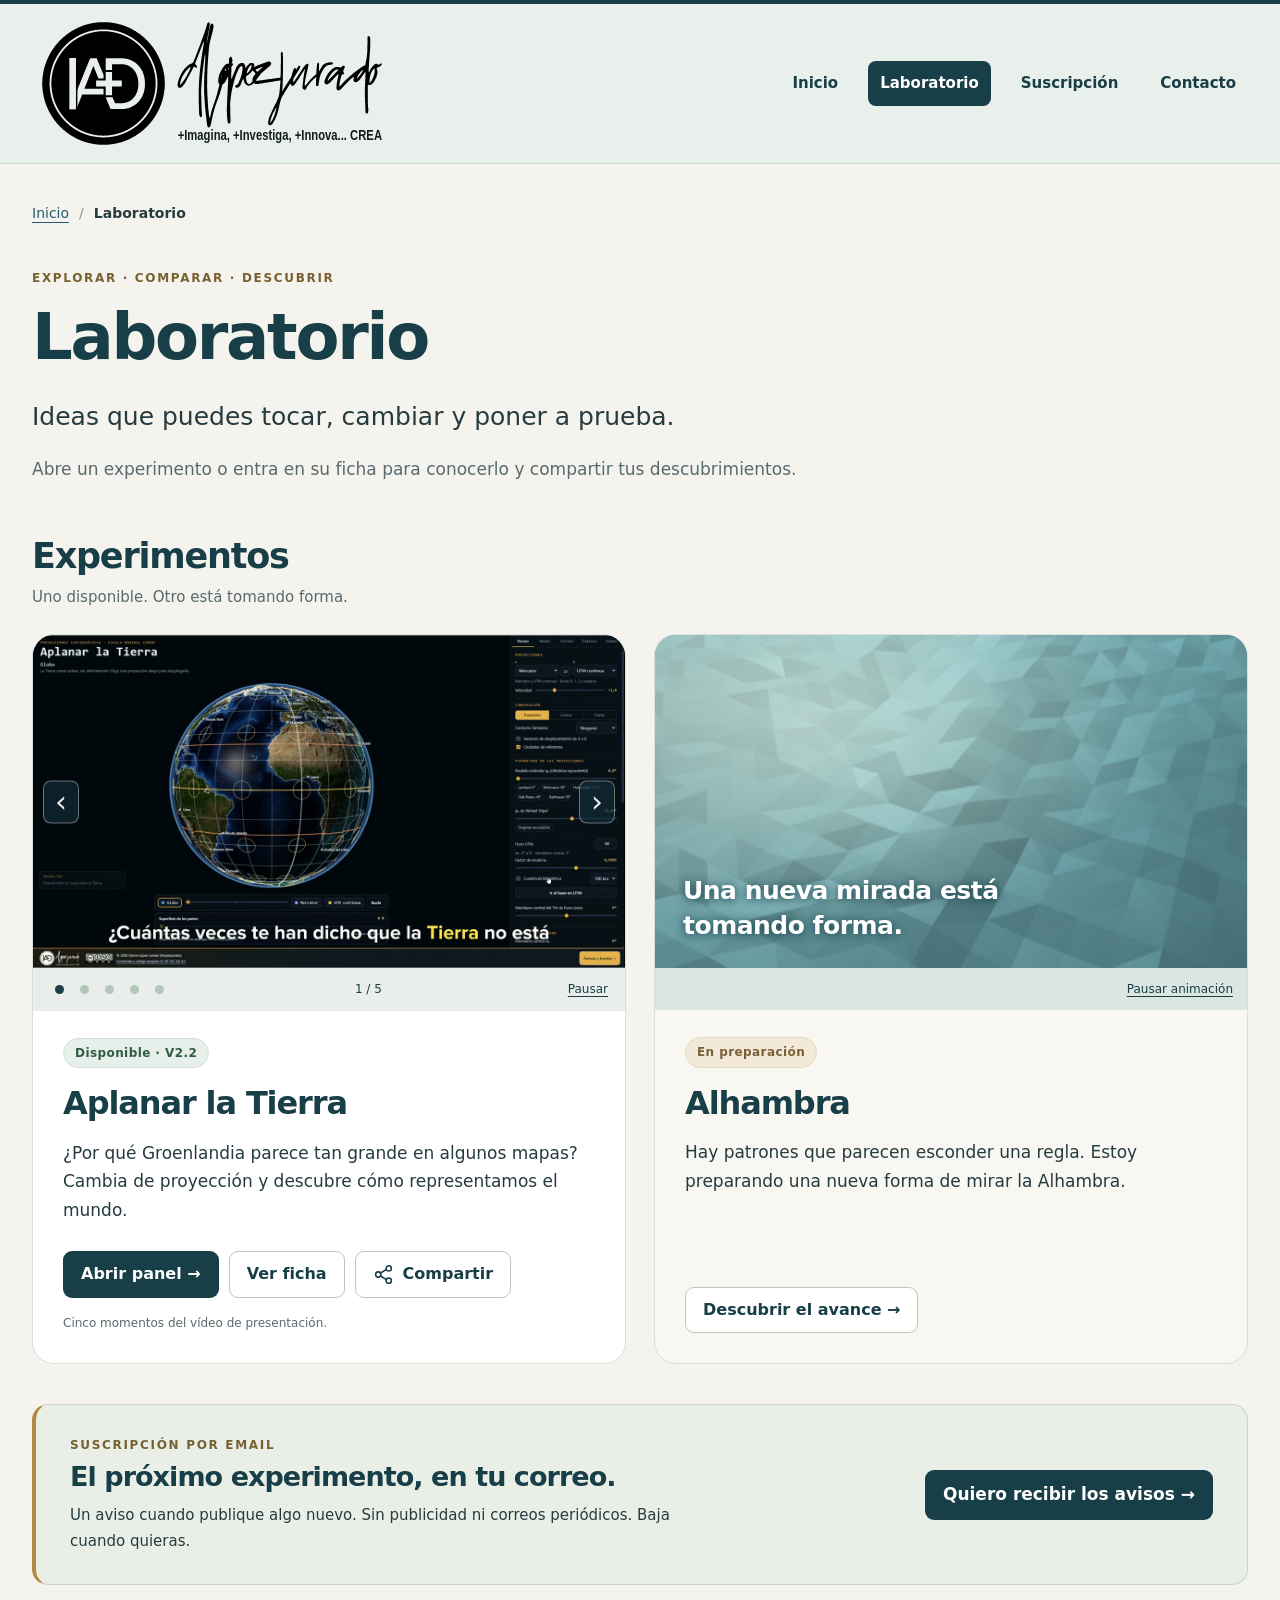
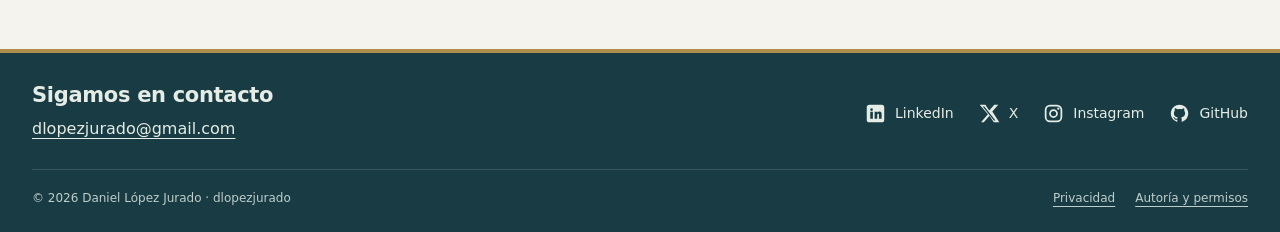
==== commit bead887e: "Diseño y fichas del Laboratorio" ====
--- a/paneles/index.html
+++ b/paneles/index.html
@@ -1,31 +1,8 @@
 <!doctype html>
-<html lang="es"><head><meta charset="utf-8"><meta name="viewport" content="width=device-width,initial-scale=1"><title>Laboratorio · dlopezjurado</title><style>
-:root{color-scheme:light;--ink:#173d49;--gold:#b58a2d;--paper:#f4f2ec}*{box-sizing:border-box}
-body{margin:0;background:var(--paper);color:#182b30;font:18px/1.65 system-ui,sans-serif}
-main{max-width:1080px;margin:auto;padding:28px 22px 40px}a{color:#175a75;text-underline-offset:4px}img{max-width:100%;height:auto}
-.site-header{display:flex;align-items:center;justify-content:space-between;gap:20px;margin-bottom:18px}.brand{width:280px;max-width:100%;height:auto;display:block}.brand-link{max-width:65%}
-.breadcrumb{display:flex;align-items:center;flex-wrap:wrap;gap:8px;font-size:14px;margin:0 0 20px}.breadcrumb span[aria-current]{font-weight:650}.breadcrumb .separator{color:#697579}
-.card{background:#fff;border:1px solid #deded8;border-radius:22px;padding:clamp(22px,4vw,42px);margin-bottom:24px}
-.eyebrow{color:#72551b;font-size:13px;font-weight:700;letter-spacing:.1em;text-transform:uppercase;margin:0 0 10px}
-h1{font-size:clamp(34px,5vw,54px);line-height:1.1;letter-spacing:-.035em;margin:0 0 18px}h2{font-size:25px;line-height:1.3;margin:0 0 14px}h3{font-size:21px;line-height:1.3;margin:0 0 10px}p{margin:0 0 16px}
-.question{font-size:clamp(22px,3vw,29px);line-height:1.35;color:var(--ink);font-weight:650}.hero{display:grid;grid-template-columns:1.25fr 1fr;gap:30px;align-items:start}
-.preview{margin:6px 0 0}.preview img{width:100%;height:auto;border-radius:12px;border:1px solid #d4d7d8;display:block}.preview figcaption{font-size:13px;color:#56636a;margin-top:9px}
-.actions{display:flex;flex-wrap:wrap;gap:12px;margin:22px 0 12px}.button{box-sizing:border-box;display:inline-flex;align-items:center;justify-content:center;gap:9px;min-height:50px;padding:12px 18px;border:1px solid transparent;border-radius:10px;font:inherit;font-weight:650;line-height:1.4;text-decoration:none;vertical-align:middle}.button svg{flex:none}.primary{background:var(--ink);color:white}.secondary{border-color:#b9c6ca;color:var(--ink);background:white}button.button{appearance:none;cursor:pointer}.button:hover{filter:brightness(.94)}:focus-visible{outline:3px solid var(--gold);outline-offset:5px}
-.note{font-size:14px;color:#526268;margin-top:12px}.muted{color:#526268}.try{border-top:1px solid #e4e4dc;margin-top:30px;padding-top:25px}.try ol{padding-left:24px;margin-bottom:0}.try li{padding-left:5px;margin:9px 0}
-.contact{background:#fff6df;border-color:#e7d7ae}.email{font-size:20px;font-weight:650;overflow-wrap:anywhere}.comment-options{font-size:16px}.comments .note{max-width:72ch}.giscus{margin:22px 0 12px;min-height:180px}.comments-fallback{padding-top:15px;border-top:1px solid #e3e3da}.file-comment-notice{padding:18px;border:1px solid #d9c58b;border-radius:12px;background:#fff6df}.file-comment-notice p:last-child{margin-bottom:0}
-.subscribe{background:linear-gradient(135deg,#eaf2f3,#fffdf6);border-color:#bccfd1}.subscribe h2{max-width:30ch}.subscribe-lead{font-size:20px;max-width:66ch}.benefits{display:flex;gap:8px;flex-wrap:wrap;margin:18px 0}.benefits span{padding:5px 11px;border:1px solid #bfced0;background:#ffffffb8;border-radius:999px;font-size:14px;font-weight:600}.brevo-pending{padding:16px 18px;border-left:4px solid var(--gold);background:#fff8e6;border-radius:8px}.brevo-pending p{margin:5px 0 0}.subscribe iframe{display:block;width:100%;min-height:740px;border:0;background:white;border-radius:12px}
-.panel-card{display:grid;grid-template-columns:minmax(200px,330px) 1fr;gap:28px;align-items:center;margin-top:20px}.panel-card .preview{margin:0}.section-links{display:flex;gap:18px;flex-wrap:wrap;font-size:16px}
-footer{font-size:14px;color:#536166;padding:3px;display:flex;flex-wrap:wrap;gap:10px 20px}section[id]{scroll-margin-top:20px}
-@media(max-width:720px){main{padding:18px 14px 30px}.hero,.panel-card{grid-template-columns:1fr}.preview{max-width:430px;margin:0 auto}.brand{width:230px}.actions{gap:10px}.actions .button{flex:1 1 150px}body{font-size:17px}.subscribe-lead{font-size:18px}.panel-card{gap:20px}.site-header{align-items:center}.site-header>a:last-child{font-size:14px}}
-@media(max-width:600px){.subscribe iframe{height:1850px!important}}</style></head><body><main><header class="site-header"><a class="brand-link" href="../index.html" aria-label="Ir a Inicio"><img class="brand" src="../assets/marca.svg" alt="dlopezjurado, logo y firma. +Imagina, +Investiga, +Innova... CREA" width="460"></a><a href="https://github.com/dlopezjurado">GitHub</a></header><nav class="breadcrumb" aria-label="Ruta de navegación"><a href="../index.html">Inicio</a><span class="separator" aria-hidden="true">/</span><span aria-current="page">Laboratorio</span></nav><header class="card"><p class="eyebrow">Educación · Tecnología · Creatividad</p><h1>Laboratorio</h1><p class="subscribe-lead">Paneles interactivos para explorar, comparar y poner a prueba ideas.</p><p class="muted">Cada proyecto se puede abrir directamente. En sus detalles encontrarás una propuesta para empezar, comentarios y opciones para compartirlo.</p></header>
-<section class="card" id="paneles" aria-labelledby="titulo-paneles"><h2 id="titulo-paneles">Experimentos para explorar</h2><article class="panel-card"><figure class="preview"><a href="aplanar-la-tierra/index.html"><img src="../assets/aplanar-la-tierra.jpg" alt="Aplanar la Tierra: mapa y controles para comparar proyecciones" width="921" height="930"></a></figure><div><p class="eyebrow">Cartografía interactiva</p><h3>Aplanar la Tierra</h3><p>¿Por qué Groenlandia parece tan grande en algunos mapas? Cambia de proyección y descubre cómo se deforma la representación del mundo.</p><nav class="actions" aria-label="Aplanar la Tierra"><a class="button primary" href="aplanar-la-tierra/index.html">Abrir el panel →</a><a class="button secondary" href="../compartir-aplanar.html">Detalles y comentarios</a><button class="button secondary" type="button" data-share-aplanar><svg viewBox="0 0 24 24" width="21" height="21" aria-hidden="true" focusable="false"><g fill="none" stroke="currentColor" stroke-width="1.8"><path d="m8.6 10.3 6.8-4.1m-6.8 7.5 6.8 4.1"/><circle cx="6" cy="12" r="3"/><circle cx="18" cy="5" r="3"/><circle cx="18" cy="19" r="3"/></g></svg><span>Compartir</span></button></nav></div></article></section><section class="card subscribe" id="avisos-laboratorio" aria-labelledby="titulo-avisos-laboratorio">
-<p class="eyebrow">Sigamos explorando</p><h2 id="titulo-avisos-laboratorio">El próximo experimento, cuando esté listo</h2>
-<p class="subscribe-lead">¿Te gustaría probar lo siguiente que salga del Laboratorio? Te avisaré cuando publique un nuevo experimento interactivo para explorar, llevar al aula o compartir.</p>
-<div class="benefits" aria-label="Cómo serán los avisos"><span>Solo cuando haya algo nuevo</span><span>Sin correos periódicos</span><span>Sin publicidad</span><span>Baja cuando quieras</span></div>
-<p><strong>Avísame del próximo experimento.</strong> Tu email será suficiente; el nombre será opcional. Confirmarás el alta por correo.</p>
-<!-- FORMULARIO-BREVO-INICIO --><iframe src="https://1a26eb2f.sibforms.com/v2/serve/[base64]" title="Apuntarme a avisos de nuevos experimentos del Laboratorio" loading="lazy" style="display:block;width:100%;height:1350px;border:0;border-radius:12px;background:white" referrerpolicy="strict-origin-when-cross-origin"></iframe><p class="note">Si prefieres verlo en otra pestaña, <a href="https://1a26eb2f.sibforms.com/serve/[base64]" target="_blank" rel="noopener noreferrer">abre el formulario de avisos</a>.</p><!-- FORMULARIO-BREVO-FIN -->
-<p class="note">No venderé tus datos ni los usaré para publicidad. Brevo gestionará las altas y los envíos por mi cuenta. <a href="../privacidad-avisos.html">Información sobre tus datos</a>.</p>
-</section><section class="card contact" id="contacto" aria-labelledby="titulo-contacto"><h2 id="titulo-contacto">Contacto</h2><p>¿Una duda, una propuesta o una experiencia con los paneles? Me encantará leerte.</p><p><a class="email" href="mailto:dlopezjurado@gmail.com?subject=Consulta%20sobre%20el%20Laboratorio">dlopezjurado@gmail.com</a></p></section><footer><span>© 2026 Daniel López Jurado · dlopezjurado</span><a href="../permisos.html">Autoría y permisos</a><a href="../index.html">Inicio</a></footer></main><script id="v23-share">(()=>{'use strict';
+<html lang="es"><head><meta charset="utf-8"><meta name="viewport" content="width=device-width,initial-scale=1"><title>Laboratorio · Experimentos de Daniel López Jurado</title><link rel="stylesheet" href="../assets/site-editorial.css"><script defer src="../assets/site-interactions.js"></script></head><body><a class="skip" href="#contenido">Saltar al contenido</a><header class="site-header"><div class="header-inner"><a class="brand-link" href="../index.html" aria-label="Ir a Inicio"><img class="brand" src="../assets/marca-web.svg" alt="dlopezjurado. +Imagina, +Investiga, +Innova... CREA" width="360" height="143"></a><nav class="site-nav" aria-label="Navegación principal"><a href="../index.html">Inicio</a><a href="../paneles/index.html" aria-current="page">Laboratorio</a><a href="../avisos.html">Suscripción</a><a href="#contacto">Contacto</a></nav></div></header><main><nav class="breadcrumb" aria-label="Ruta de navegación"><a href="../index.html">Inicio</a><span aria-hidden="true">/</span><span aria-current="page">Laboratorio</span></nav>
+<section class="page-intro" id="contenido"><p class="eyebrow">Explorar · Comparar · Descubrir</p><h1>Laboratorio</h1><p class="lead">Ideas que puedes tocar, cambiar y poner a prueba.</p><p class="muted">Abre un experimento o entra en su ficha para conocerlo y compartir tus descubrimientos.</p></section>
+<section id="paneles" aria-labelledby="titulo-paneles"><div class="section-heading"><h2 id="titulo-paneles">Experimentos</h2><p class="muted">Uno disponible. Otro está tomando forma.</p></div><div class="grid catalog-grid"><article class="project-card project-card--available"><div class="carousel" data-carousel role="region" aria-roledescription="carrusel" aria-label="Cinco vistas del vídeo de Aplanar la Tierra"><div class="carousel-viewport"><figure class="carousel-slide" data-slide><img src="../assets/aplanar-galeria/01.jpg" width="1280" height="720" alt="El globo y la representación del territorio" loading="eager"></figure><figure class="carousel-slide" data-slide hidden><img src="../assets/aplanar-galeria/02.jpg" width="1280" height="720" alt="África y un país resaltado sobre el globo" loading="lazy"></figure><figure class="carousel-slide" data-slide hidden><img src="../assets/aplanar-galeria/03.jpg" width="1280" height="720" alt="Dos proyecciones para una misma Tierra" loading="lazy"></figure><figure class="carousel-slide" data-slide hidden><img src="../assets/aplanar-galeria/04.jpg" width="1280" height="720" alt="El mundo en una representación plana" loading="lazy"></figure><figure class="carousel-slide" data-slide hidden><img src="../assets/aplanar-galeria/05.jpg" width="1280" height="720" alt="El mundo representado en Equal Earth" loading="lazy"></figure><button class="carousel-arrow previous" type="button" data-prev aria-label="Imagen anterior">‹</button><button class="carousel-arrow next" type="button" data-next aria-label="Imagen siguiente">›</button></div><div class="carousel-controls"><div class="carousel-dots" aria-label="Elegir imagen"><button type="button" data-slide-to="0" aria-label="Ver imagen 1: El globo y la representación del territorio" aria-current="true"></button><button type="button" data-slide-to="1" aria-label="Ver imagen 2: África y un país resaltado sobre el globo"></button><button type="button" data-slide-to="2" aria-label="Ver imagen 3: Dos proyecciones para una misma Tierra"></button><button type="button" data-slide-to="3" aria-label="Ver imagen 4: El mundo en una representación plana"></button><button type="button" data-slide-to="4" aria-label="Ver imagen 5: El mundo representado en Equal Earth"></button></div><span data-slide-count>1 / 5</span><button type="button" data-carousel-pause aria-pressed="false">Pausar</button></div><p class="visually-hidden" data-carousel-status aria-live="off">Imagen 1 de 5</p></div><div class="project-body"><span class="tag">Disponible · V2.2</span><h2><a href="../compartir-aplanar.html">Aplanar la Tierra</a></h2><p>¿Por qué Groenlandia parece tan grande en algunos mapas? Cambia de proyección y descubre cómo representamos el mundo.</p><nav class="actions" aria-label="Aplanar la Tierra"><a class="button primary" href="aplanar-la-tierra/index.html">Abrir panel →</a><a class="button secondary" href="../compartir-aplanar.html">Ver ficha</a><button class="button secondary" type="button" data-share-aplanar><svg viewBox="0 0 24 24" width="21" height="21" aria-hidden="true" focusable="false"><g fill="none" stroke="currentColor" stroke-width="1.8"><path d="m8.6 10.3 6.8-4.1m-6.8 7.5 6.8 4.1"/><circle cx="6" cy="12" r="3"/><circle cx="18" cy="5" r="3"/><circle cx="18" cy="19" r="3"/></g></svg><span>Compartir</span></button></nav><p class="media-note">Cinco momentos del vídeo de presentación.</p></div></article><article class="project-card project-card--soon"><div class="wave-shell"><div class="wave-media" id="alhambra-ondas" data-waves role="img" aria-label="Ondas suaves en movimiento: un experimento está tomando forma"><div class="wave-veil" aria-hidden="true"></div><span class="wave-caption" aria-hidden="true">Una nueva mirada está tomando forma.</span></div><button class="motion-control" type="button" data-waves-toggle aria-controls="alhambra-ondas" aria-pressed="false">Pausar animación</button></div><div class="project-body"><span class="tag tag--soon">En preparación</span><h2>Alhambra</h2><p>Hay patrones que parecen esconder una regla. Estoy preparando una nueva forma de mirar la Alhambra.</p><nav class="actions" aria-label="Avance de Alhambra"><a class="button secondary" href="alhambra.html">Descubrir el avance →</a></nav></div></article></div></section><section class="subscribe-strip" id="avisos-laboratorio" aria-labelledby="titulo-avisos-laboratorio"><div><p class="eyebrow">Suscripción por email</p><h2 id="titulo-avisos-laboratorio">El próximo experimento, en tu correo.</h2><p>Un aviso cuando publique algo nuevo. Sin publicidad ni correos periódicos. Baja cuando quieras.</p></div><a class="button primary" href="../avisos.html">Quiero recibir los avisos →</a></section>
+</main><footer class="site-footer" id="contacto"><div class="footer-inner"><div class="footer-top"><div><h2>Sigamos en contacto</h2><a class="footer-email" href="mailto:dlopezjurado@gmail.com">dlopezjurado@gmail.com</a></div><nav class="social" aria-label="Redes y perfiles"><a href="https://www.linkedin.com/in/daniellopezjurado/" target="_blank" rel="noopener noreferrer"><svg viewBox="0 0 24 24" aria-hidden="true"><rect x="2" y="2" width="20" height="20" rx="3" fill="currentColor"/><path d="M6 10h3v8H6zm1.5-4a1.5 1.5 0 1 0 0 3 1.5 1.5 0 0 0 0-3zm3.5 4h3v1c.7-.8 1.5-1.2 2.5-1.2 2 0 2.5 1.3 2.5 3.4V18h-3v-4.2c0-1-.3-1.5-1-1.5s-1 .5-1 1.5V18h-3z" fill="var(--icon-cut,#fff)"/></svg><span>LinkedIn</span></a><a href="https://x.com/FotoDaniMoto" target="_blank" rel="noopener noreferrer"><svg viewBox="0 0 24 24" aria-hidden="true"><path fill="currentColor" d="M18.9 2H22l-6.8 7.8L23.2 22h-6.3L12 14.6 5.5 22H2.3l7.9-9.1L.8 2h6.5l4.4 6.7L17.5 2h1.4ZM17 20h1.8L6.1 4H4.2L17 20Z"/></svg><span>X</span></a><a href="https://www.instagram.com/dlopezjurado.lab/" target="_blank" rel="noopener noreferrer"><svg viewBox="0 0 24 24" aria-hidden="true"><rect x="3" y="3" width="18" height="18" rx="5" fill="none" stroke="currentColor" stroke-width="2"/><circle cx="12" cy="12" r="4" fill="none" stroke="currentColor" stroke-width="2"/><circle cx="17.5" cy="6.5" r="1.3" fill="currentColor"/></svg><span>Instagram</span></a><a href="https://github.com/dlopezjurado" target="_blank" rel="noopener noreferrer"><svg viewBox="0 0 24 24" aria-hidden="true"><path fill="currentColor" d="M12 2a10 10 0 0 0-3.16 19.49c.5.09.68-.22.68-.48v-1.86c-2.78.6-3.37-1.18-3.37-1.18-.45-1.16-1.11-1.47-1.11-1.47-.91-.62.07-.61.07-.61 1 .07 1.53 1.03 1.53 1.03.9 1.53 2.34 1.09 2.91.83.09-.65.35-1.09.64-1.34-2.22-.25-4.56-1.11-4.56-4.94 0-1.09.39-1.98 1.03-2.68-.1-.25-.45-1.27.1-2.65 0 0 .84-.27 2.75 1.03A9.5 9.5 0 0 1 12 6.83c.85 0 1.71.11 2.51.34 1.91-1.3 2.75-1.03 2.75-1.03.55 1.38.2 2.4.1 2.65.64.7 1.03 1.59 1.03 2.68 0 3.84-2.34 4.69-4.57 4.94.36.31.68.92.68 1.85v2.75c0 .27.18.58.69.48A10 10 0 0 0 12 2z"/></svg><span>GitHub</span></a></nav></div><div class="footer-bottom"><span>© 2026 Daniel López Jurado · dlopezjurado</span><nav aria-label="Información del sitio"><a href="../privacidad-avisos.html">Privacidad</a><a href="../permisos.html">Autoría y permisos</a></nav></div></div></footer><script id="v23-share">(()=>{'use strict';
 const url='https://dlopezjurado.github.io/compartir-aplanar.html',title='Aplanar la Tierra · Daniel López Jurado',text='¿Por qué Groenlandia parece tan grande en algunos mapas? Explora Aplanar la Tierra y compara proyecciones.',enc=encodeURIComponent;
 
 // QR fijo de la ficha pública: nunca se codifica location.href, una IP local ni el token de revisión.
--- a/assets/site-editorial.css
+++ b/assets/site-editorial.css
@@ -0,0 +1,15 @@
+:root{color-scheme:light;--ink:#183e47;--text:#263b40;--muted:#596a6e;--gold:#b28a43;--paper:#f4f3ee;--line:#d9e0da;--icon-cut:#fff}
+*{box-sizing:border-box}html{scroll-behavior:smooth;scroll-padding-top:180px}body{margin:0;background:var(--paper);color:var(--text);font:17px/1.7 system-ui,-apple-system,BlinkMacSystemFont,"Segoe UI",sans-serif}a{color:#245d70;text-underline-offset:4px}img{max-width:100%;height:auto}button{font:inherit}main{max-width:1320px;margin:auto;padding:38px 32px 64px}h1,h2,h3{color:var(--ink);line-height:1.14;letter-spacing:-.035em}h1{font-size:clamp(38px,5vw,64px);margin:12px 0 24px}h2{font-size:clamp(26px,3vw,35px);margin:0 0 16px}h3{font-size:25px;margin:10px 0 14px}p{margin:0 0 18px}.eyebrow{font-size:12px;font-weight:750;letter-spacing:.14em;text-transform:uppercase;color:#786031;margin:0 0 13px}.lead{font-size:clamp(20px,2.3vw,25px);line-height:1.55;max-width:60ch}.muted,.note{color:var(--muted)}.note{font-size:14px;line-height:1.65}.prose{max-width:78ch}.grid{display:grid;grid-template-columns:1fr 1fr;gap:28px}.skip{position:absolute;left:16px;top:-100px;background:white;padding:10px;z-index:200}.skip:focus{top:12px}:focus-visible{outline:3px solid var(--gold);outline-offset:5px}
+.site-header{position:sticky;top:0;z-index:40;background:#e8eeeaef;backdrop-filter:blur(12px);border-top:4px solid var(--ink);border-bottom:1px solid #cbd7d1}.header-inner{max-width:1320px;margin:auto;display:flex;align-items:center;justify-content:space-between;gap:30px;padding:8px 32px}.brand-link{display:block;flex-shrink:0}.brand{display:block;width:360px;height:auto}.site-nav{display:flex;align-items:center;gap:8px 18px;flex-wrap:wrap}.site-nav a{font-size:15px;color:var(--ink);font-weight:600;text-decoration:none;padding:10px 12px;border-radius:8px;transition:background .2s,color .2s}.site-nav a:hover{background:#d9e6df}.site-nav a[aria-current]{background:var(--ink);color:#fff}.breadcrumb{display:flex;align-items:center;gap:10px;flex-wrap:wrap;font-size:14px;margin:0 0 30px}.breadcrumb>span[aria-hidden]{color:#87948e}.breadcrumb>[aria-current]{font-weight:650}
+.intro-card{background:#fff;border:1px solid #dfe4dd;border-radius:24px;padding:clamp(28px,4vw,54px);box-shadow:0 6px 24px #183e4704}.intro-card h1{font-size:clamp(38px,5vw,64px);max-width:24ch;margin-top:20px;margin-bottom:30px;letter-spacing:-.045em}.intro-copy{max-width:90ch}.intro-copy p{margin-bottom:20px}.social{display:flex;align-items:center;gap:12px 25px;flex-wrap:wrap}.social a{display:inline-flex;align-items:center;gap:9px;text-decoration:none;font-size:15px;padding:5px 0}.social a:hover{text-decoration:underline}.social svg{width:22px;height:22px;flex:none}.intro-card>.social{margin-top:26px;padding-top:22px;border-top:1px solid #e7eae4}.section-heading{margin:38px 0 24px}.section-heading h2{margin-bottom:8px}.section-heading>.muted{font-size:15px;margin:0}.spaces{margin-top:42px}.portal{border:1px solid #d7e0da;border-radius:22px;overflow:hidden;display:flex;flex-direction:column;transition:transform .25s,box-shadow .25s,border-color .25s}.portal:hover{transform:translateY(-4px);box-shadow:0 15px 32px #183e4712;border-color:#9aafa6}.portal--lab{background:#e3ede7}.portal--other{background:#ece7dc}.portal-art{height:165px;padding:26px 30px 0;display:flex;align-items:flex-start;justify-content:space-between;position:relative;color:#42645b}.portal--other .portal-art{color:#887451}.portal-art>span{font-size:13px;letter-spacing:.1em;border:1px solid currentColor;border-radius:50%;width:34px;height:34px;display:flex;align-items:center;justify-content:center}.portal-art svg{width:200px;height:130px;opacity:.66;margin-right:8px}.portal-body{padding:20px 34px 34px;display:flex;flex-direction:column;flex:1}.portal-body h3{font-size:35px;margin-top:0}.portal-body>p:not(.eyebrow){max-width:42ch}.text-link{display:inline-flex;align-items:center;gap:12px;font-weight:650;text-decoration:none;padding:7px 0;border-bottom:1px solid #809a903d;align-self:flex-start}.text-link:hover{border-color:currentColor}.portal-body>.text-link{margin-top:auto}.text-link span{font-size:22px;transition:transform .2s}.text-link:hover span{transform:translate(2px,-2px)}
+.page-intro{max-width:900px;padding:12px 0 15px}.page-intro h1{margin-top:4px}.page-intro p:last-child{margin-bottom:0}.tag{display:inline-block;padding:4px 11px;background:#e6efea;border:1px solid #d3e0d6;color:#315b43;border-radius:20px;font-size:12px;font-weight:750;letter-spacing:.035em}.tag--soon{background:#f2e9d9;border-color:#e6dac2;color:#7c6035}.project-card{background:#fff;border:1px solid #d7e0da;border-radius:22px;overflow:hidden;display:flex;flex-direction:column;transition:transform .25s,box-shadow .25s,border-color .25s}.project-card:hover{transform:translateY(-4px);box-shadow:0 15px 36px #183e4712;border-color:#99b0a5}.project-card--soon{background:#f8f7f2}.project-body{padding:27px 30px 30px;display:flex;flex-direction:column;align-items:flex-start;flex:1}.project-body h2{font-size:32px;margin:17px 0}.project-body h2 a{text-decoration:none;color:inherit}.project-body h2 a:hover{text-decoration:underline}.project-body>p{max-width:48ch}.actions{display:flex;align-items:center;flex-wrap:wrap;gap:10px;margin:22px 0 0}.project-body .actions{margin-top:auto;padding-top:8px}.button{display:inline-flex;align-items:center;justify-content:center;gap:9px;min-height:46px;padding:11px 17px;border:1px solid transparent;border-radius:9px;font:inherit;font-size:16px;font-weight:650;line-height:1.35;text-decoration:none;cursor:pointer;transition:background .2s,border-color .2s,transform .2s}.primary{background:var(--ink);color:white}.button.secondary{border-color:#b8c8bf;background:white;color:var(--ink)}.button:hover{filter:brightness(.96);transform:translateY(-1px)}.actions .button{font-size:16px;min-height:46px}.button svg{width:21px;height:21px;flex:none}.media-note{font-size:12px;color:var(--muted);margin:15px 0 0!important}
+.carousel{width:100%;background:#e9eeea}.carousel-viewport{aspect-ratio:16/9;width:100%;position:relative;overflow:hidden;background:#0c141b;touch-action:pan-y}.carousel-slide{margin:0;width:100%;height:100%}.carousel-slide[hidden]{display:none}.carousel-slide img{width:100%;height:100%;object-fit:contain;display:block;transition:transform .45s}.project-card:hover .carousel-slide img{transform:scale(1.012)}.carousel-arrow{position:absolute;top:50%;transform:translateY(-50%);width:36px;height:43px;border:1px solid #ffffff6b;border-radius:8px;background:#132e39bc;color:white;font-size:30px;line-height:1;cursor:pointer;opacity:.9}.carousel-arrow:hover{background:#132e39}.previous{left:10px}.next{right:10px}.carousel-controls{display:flex;align-items:center;justify-content:space-between;padding:8px 14px;gap:14px;min-height:42px;font-size:12px;color:var(--ink)}.carousel-dots{display:flex;gap:0}.carousel-dots button{position:relative;width:25px;height:25px;border:0;background:transparent;padding:0;cursor:pointer}.carousel-dots button:before{content:'';position:absolute;inset:8px;border-radius:50%;background:#b4c5bc}.carousel-dots button[aria-current]:before{background:var(--ink)}.carousel-controls>button{border:0;background:transparent;text-decoration:underline;text-underline-offset:3px;padding:3px;cursor:pointer;color:inherit;font-size:12px}.visually-hidden{position:absolute;width:1px;height:1px;margin:-1px;padding:0;overflow:hidden;clip-path:inset(50%);white-space:nowrap;border:0}
+.wave-shell{position:relative;min-height:0;background:#dce6e0}.wave-media{width:100%;aspect-ratio:16/9;position:relative;overflow:hidden;background:radial-gradient(ellipse at 20% 15%,#aec5bd,transparent 60%),radial-gradient(ellipse at 80% 80%,#305462,transparent 70%),#698d87}.wave-media canvas{pointer-events:none}.wave-veil{position:absolute;inset:0;z-index:1;background:radial-gradient(ellipse at 25% 25%,#eef3de70,transparent 60%),linear-gradient(150deg,#d9e7dd40,transparent 50%,#102e384d);pointer-events:none}.wave-caption{position:absolute;z-index:2;left:28px;right:28px;bottom:25px;max-width:24ch;color:white;font-size:clamp(18px,2vw,25px);font-weight:550;line-height:1.4;letter-spacing:-.02em;text-shadow:0 1px 10px #133d49}.motion-control{display:block;margin:0 0 0 auto;border:0;border-radius:0;background:transparent;color:var(--ink);font-size:12px;padding:10px 14px;min-height:42px;text-decoration:underline;text-underline-offset:3px;cursor:pointer}.wave-shell--large{margin:28px 0;border-radius:18px;overflow:hidden}.wave-shell--large .wave-caption{font-size:30px;bottom:35px;left:35px}.subscribe-strip{margin:40px 0 0;padding:30px 34px;border:1px solid #c7d6cc;border-left:4px solid var(--gold);border-radius:16px;background:#e9efe7;display:flex;align-items:center;justify-content:space-between;gap:26px}.subscribe-strip h2{font-size:27px;margin:0 0 10px}.subscribe-strip .eyebrow{margin-bottom:7px}.subscribe-strip p:last-child{margin-bottom:0;max-width:64ch;font-size:15px}.subscribe-strip .button{flex-shrink:0}
+.site-footer{background:#193b43;color:#e5ece5;--icon-cut:#193b43;border-top:4px solid #b18d4b}.footer-inner{max-width:1320px;margin:auto;padding:31px 32px 24px}.footer-top{display:flex;align-items:center;justify-content:space-between;gap:30px}.footer-top h2{color:#e5ece5;font-size:21px;letter-spacing:-.015em;margin:0 0 6px}.site-footer a{color:#e5ece5}.footer-email{font-size:16px;overflow-wrap:anywhere}.site-footer .social a{font-size:14px}.site-footer .social svg{width:21px;height:21px}.footer-bottom{border-top:1px solid #78918b55;padding-top:18px;margin-top:26px;display:flex;align-items:center;justify-content:space-between;gap:14px;flex-wrap:wrap;color:#bececa;font-size:12px}.footer-bottom nav{display:flex;gap:20px;flex-wrap:wrap}.footer-bottom a{color:#bececa}
+.project-intro{display:grid;grid-template-columns:1.05fr 1fr;gap:38px;align-items:center;padding:12px 0 28px}.project-intro h1{font-size:clamp(38px,4.5vw,59px);margin-top:4px}.project-intro .lead{font-size:24px}.project-intro p:not(.lead):not(.eyebrow){font-size:16px;max-width:60ch}.current-preview{margin:0}.current-preview img{width:100%;height:auto;display:block;border:1px solid #c5d0cb;border-radius:12px;box-shadow:0 10px 24px #183e4711}.current-preview figcaption{font-size:12px;color:var(--muted);margin-top:10px}.tags{display:flex;gap:6px 12px;flex-wrap:wrap;font-size:12px;color:#62766d}.tags span+span:before{content:'·';margin-right:12px}.section-nav{display:flex;flex-wrap:wrap;gap:10px 24px;padding:19px 0;margin:15px 0 28px;border-block:1px solid #c9d7ce;font-size:15px}.section-nav a{text-decoration:none}.section-nav a:hover{text-decoration:underline}.detail-section{padding:28px 0 35px;scroll-margin-top:180px}.detail-section+.detail-section{border-top:1px solid var(--line)}.feature-grid{display:grid;grid-template-columns:repeat(3,1fr);gap:24px;margin:25px 0 0}.feature-grid article{padding:23px 25px;border:1px solid #dce3db;border-radius:15px;background:#fafaf6}.feature-grid h3{font-size:22px;margin:9px 0 14px}.feature-grid p{font-size:15px;line-height:1.7;margin-bottom:0}.step-number{font-size:12px;letter-spacing:.1em;color:#8a7043}.steps{padding-left:27px;max-width:78ch}.steps li{margin:15px 0;padding-left:8px}.detail-section.prose{max-width:85ch}.detail-section.prose p,.detail-section.prose li{font-size:16px}.comments-card{background:#fff;border:1px solid #d9e1d9;border-radius:18px;padding:30px;margin:28px 0}.giscus{margin:20px 0;min-height:180px}.comments-fallback{font-size:14px}.subscribe-link{padding:22px 0;border-top:1px solid var(--line);margin:28px 0 5px;font-size:15px}.file-comment-notice{padding:18px;background:#fff5df;border:1px solid #d9c58b;border-radius:12px}.form-wrap{max-width:720px;margin:auto}.form-intro{padding:12px 0 10px}.form-intro h1{font-size:clamp(34px,4vw,47px)}.form-steps{display:flex;flex-wrap:wrap;gap:8px 20px;font-size:14px;color:var(--muted);margin:5px 0 24px}.form-wrap iframe{display:block;width:100%;height:1350px!important;border:0;background:white;border-radius:12px}.privacy-line{font-size:14px}.form-wrap .note{font-size:14px}.teaser{max-width:880px;margin:auto;padding-top:12px}.teaser h1{max-width:19ch}.teaser .lead{max-width:50ch}.future-grid{margin:35px 0}.future-grid article:nth-child(2){background:#f0eee5}.future-grid article:nth-child(3){background:#e9efec}.future-grid h2{font-size:27px;margin-top:18px}.legal-card{max-width:950px;padding:30px 34px;background:white;border:1px solid #dce2da;border-radius:18px}.legal-card h1{font-size:42px}.legal-card h2{font-size:26px;margin-top:32px}.legal-card p,.legal-card li{font-size:16px}.legal-card header{margin-bottom:25px}.legal-card code{overflow-wrap:anywhere}
+@media(min-width:1440px){.intro-copy{max-width:100ch}.intro-card h1{font-size:66px}.project-intro{gap:50px}}
+@media(max-width:980px){.brand{width:310px}.header-inner{padding-inline:24px}.site-nav{gap:4px 6px}.site-nav a{padding:9px}.project-intro{grid-template-columns:1fr}.current-preview{max-width:850px}.feature-grid{gap:15px}.feature-grid article{padding:20px}.footer-top{align-items:flex-start;flex-direction:column;gap:20px}.project-body .actions{gap:8px}.actions .button{padding-inline:13px;font-size:15px}.subscribe-strip{align-items:flex-start;flex-direction:column;gap:20px}}
+@media(max-width:720px){html{scroll-padding-top:18px}.site-header{position:static}.header-inner{padding:12px 16px 14px;flex-direction:column;gap:8px}.brand{width:300px;max-width:100%}.site-nav{gap:5px;justify-content:center;width:100%}.site-nav a{font-size:14px;padding:8px 10px}main{padding:24px 16px 40px}.grid,.feature-grid{grid-template-columns:1fr;gap:22px}.breadcrumb{font-size:13px;margin-bottom:24px}.intro-card{padding:27px 24px;border-radius:18px}.intro-card h1{font-size:38px;line-height:1.16;margin-top:17px;margin-bottom:25px}.desktop-break{display:none}.intro-copy p{font-size:16px;line-height:1.75}.intro-card>.social{gap:12px 20px}.social a{font-size:14px}.social svg{width:20px;height:20px}.spaces{margin-top:30px}.section-heading{margin:27px 0 20px}.portal-art{height:135px;padding:22px 25px 0}.portal-art svg{height:110px;width:170px}.portal-body{padding:18px 25px 27px}.portal-body h3{font-size:31px}.portal-body p{font-size:16px}.page-intro{padding-top:3px}.page-intro h1{font-size:42px}.page-intro .lead{font-size:21px}.page-intro .muted{font-size:15px}.project-body{padding:24px}.project-body h2{font-size:28px}.project-body p{font-size:16px}.actions{gap:8px}.actions .button{font-size:14px;padding:10px 13px}.project-card:hover,.portal:hover{transform:none}.carousel-arrow{width:32px;height:38px;font-size:26px}.wave-caption{font-size:20px;bottom:20px;left:24px}.wave-shell--large .wave-caption{font-size:24px;left:25px;bottom:25px}.subscribe-strip{padding:24px;border-radius:14px;margin-top:28px}.subscribe-strip h2{font-size:25px}.subscribe-strip .button{width:100%}.footer-inner{padding:28px 24px 24px}.footer-bottom{align-items:flex-start;flex-direction:column}.site-footer .social{gap:12px 22px}.project-intro{gap:26px;padding-top:3px}.project-intro h1{font-size:43px}.project-intro .lead{font-size:22px}.section-nav{gap:10px 20px;font-size:14px;margin-top:10px}.detail-section{padding:24px 0;scroll-margin-top:18px}.detail-section h2{font-size:29px}.feature-grid{margin-top:20px}.feature-grid article{padding:23px}.comments-card{padding:24px}.comments-card h2{font-size:28px}.form-intro h1{font-size:36px}.form-wrap iframe{height:1850px!important}.legal-card{padding:24px}.legal-card h1{font-size:35px}.teaser h1{font-size:44px}.tags{font-size:11px;gap:5px 8px}.tags span+span:before{margin-right:8px}}
+@media(prefers-reduced-motion:reduce){html{scroll-behavior:auto}*,*:before,*:after{transition:none!important;animation:none!important}.project-card:hover,.portal:hover,.project-card:hover .carousel-slide img,.button:hover{transform:none}}
+
+@media(max-width:720px){.site-footer .social,.intro-card>.social{display:grid;grid-template-columns:repeat(2,minmax(0,1fr));gap:10px 28px}}
